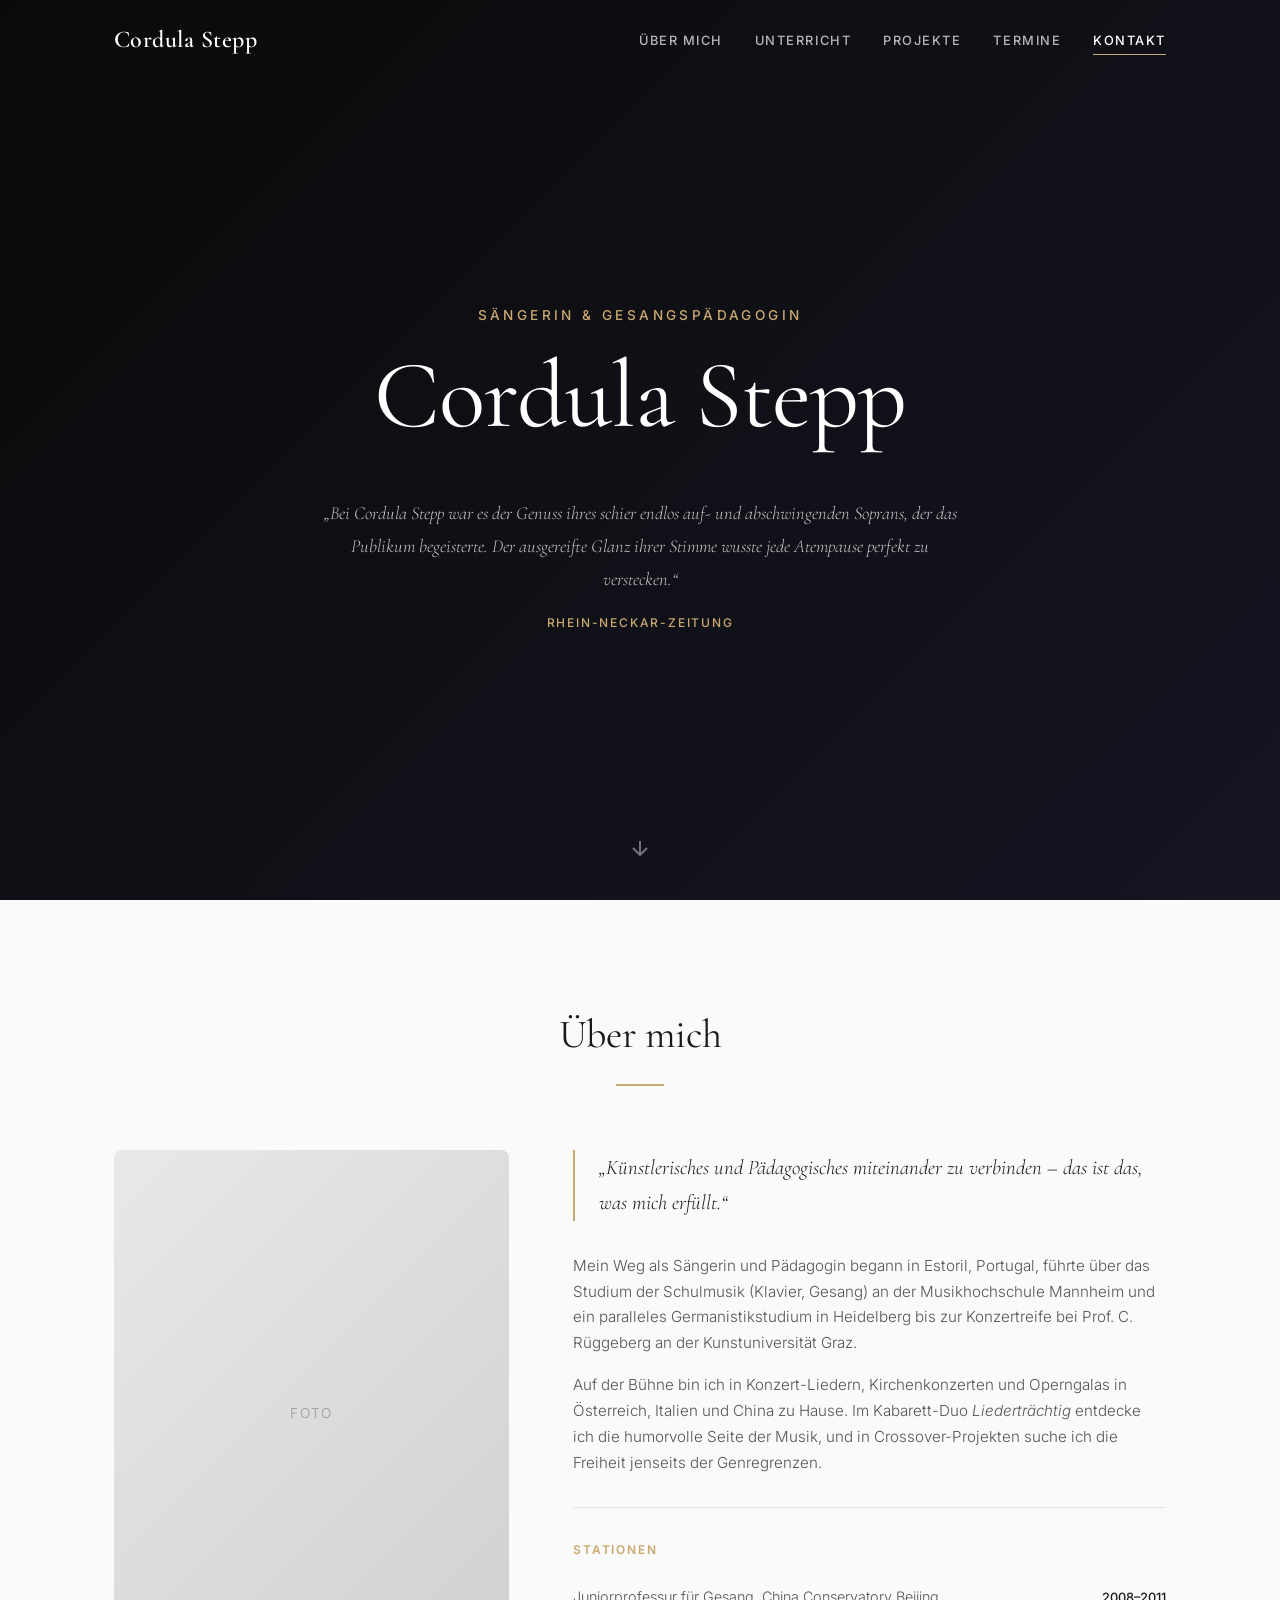
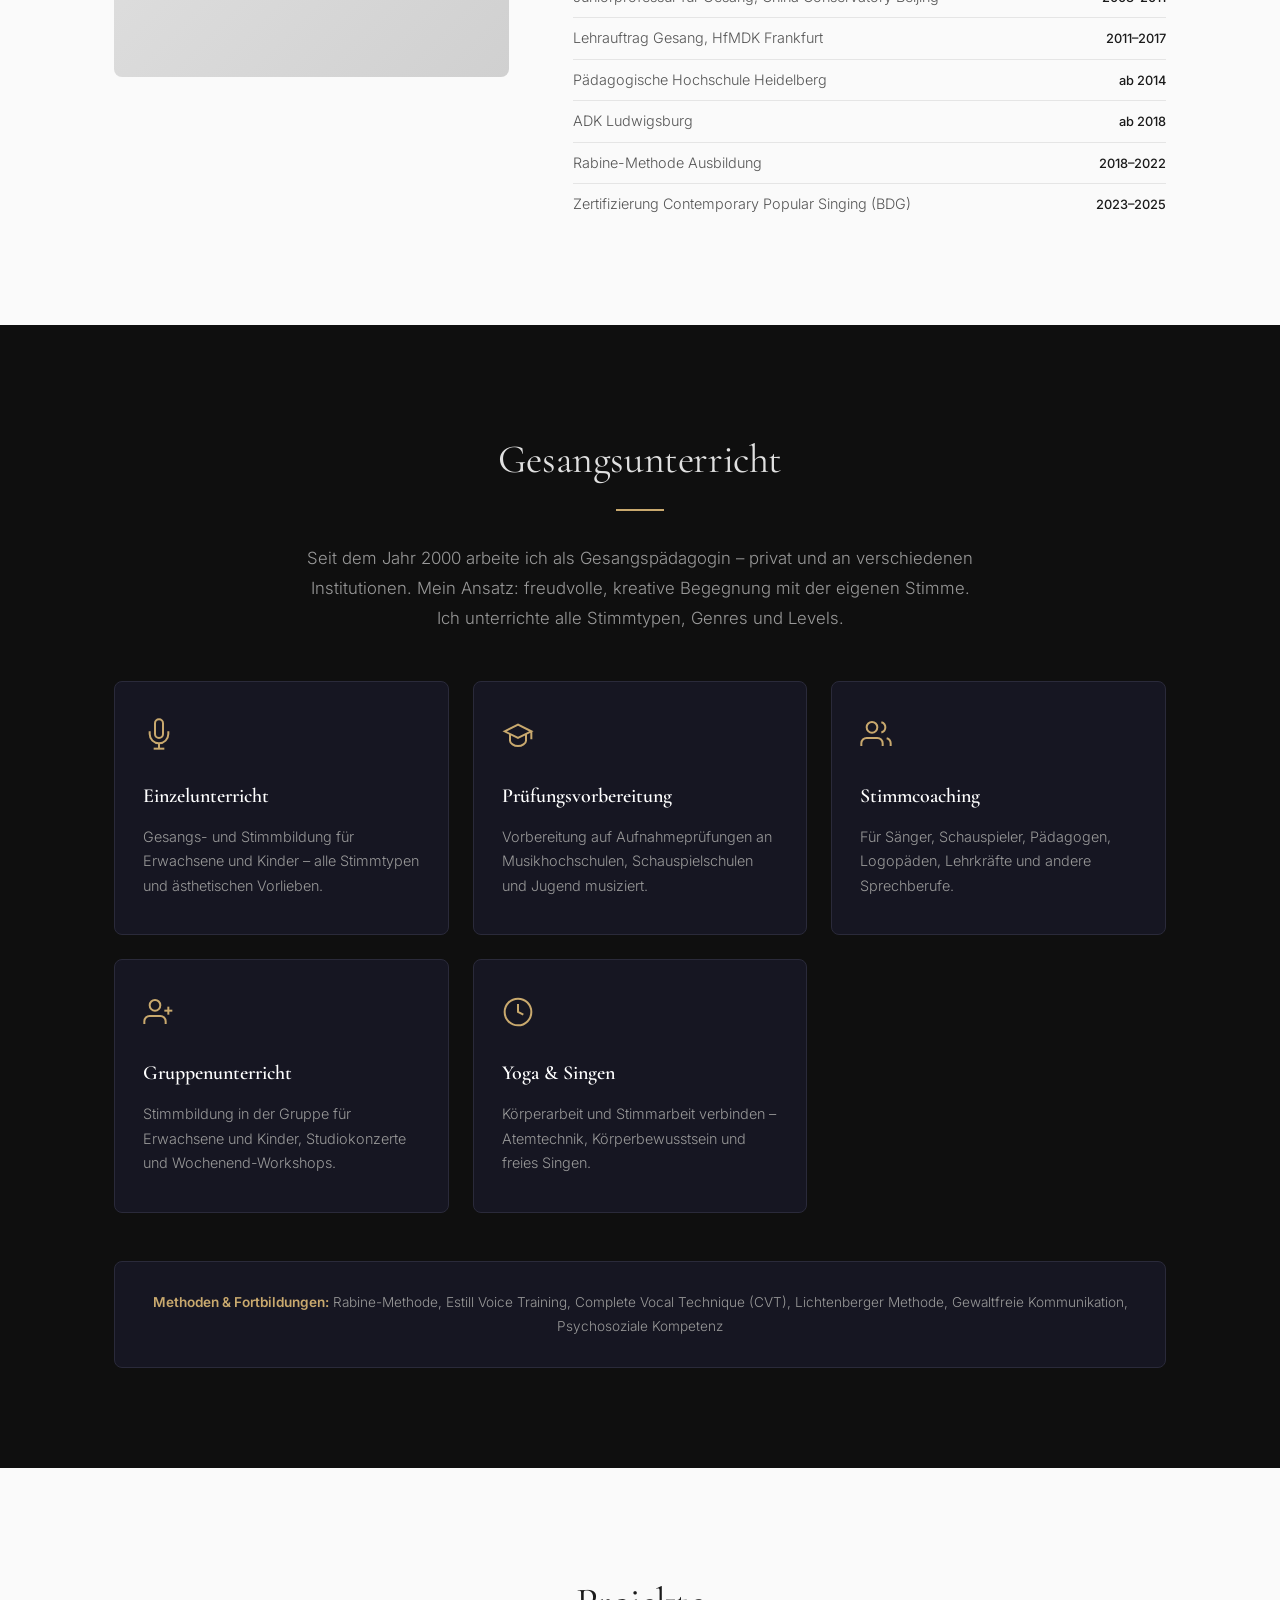
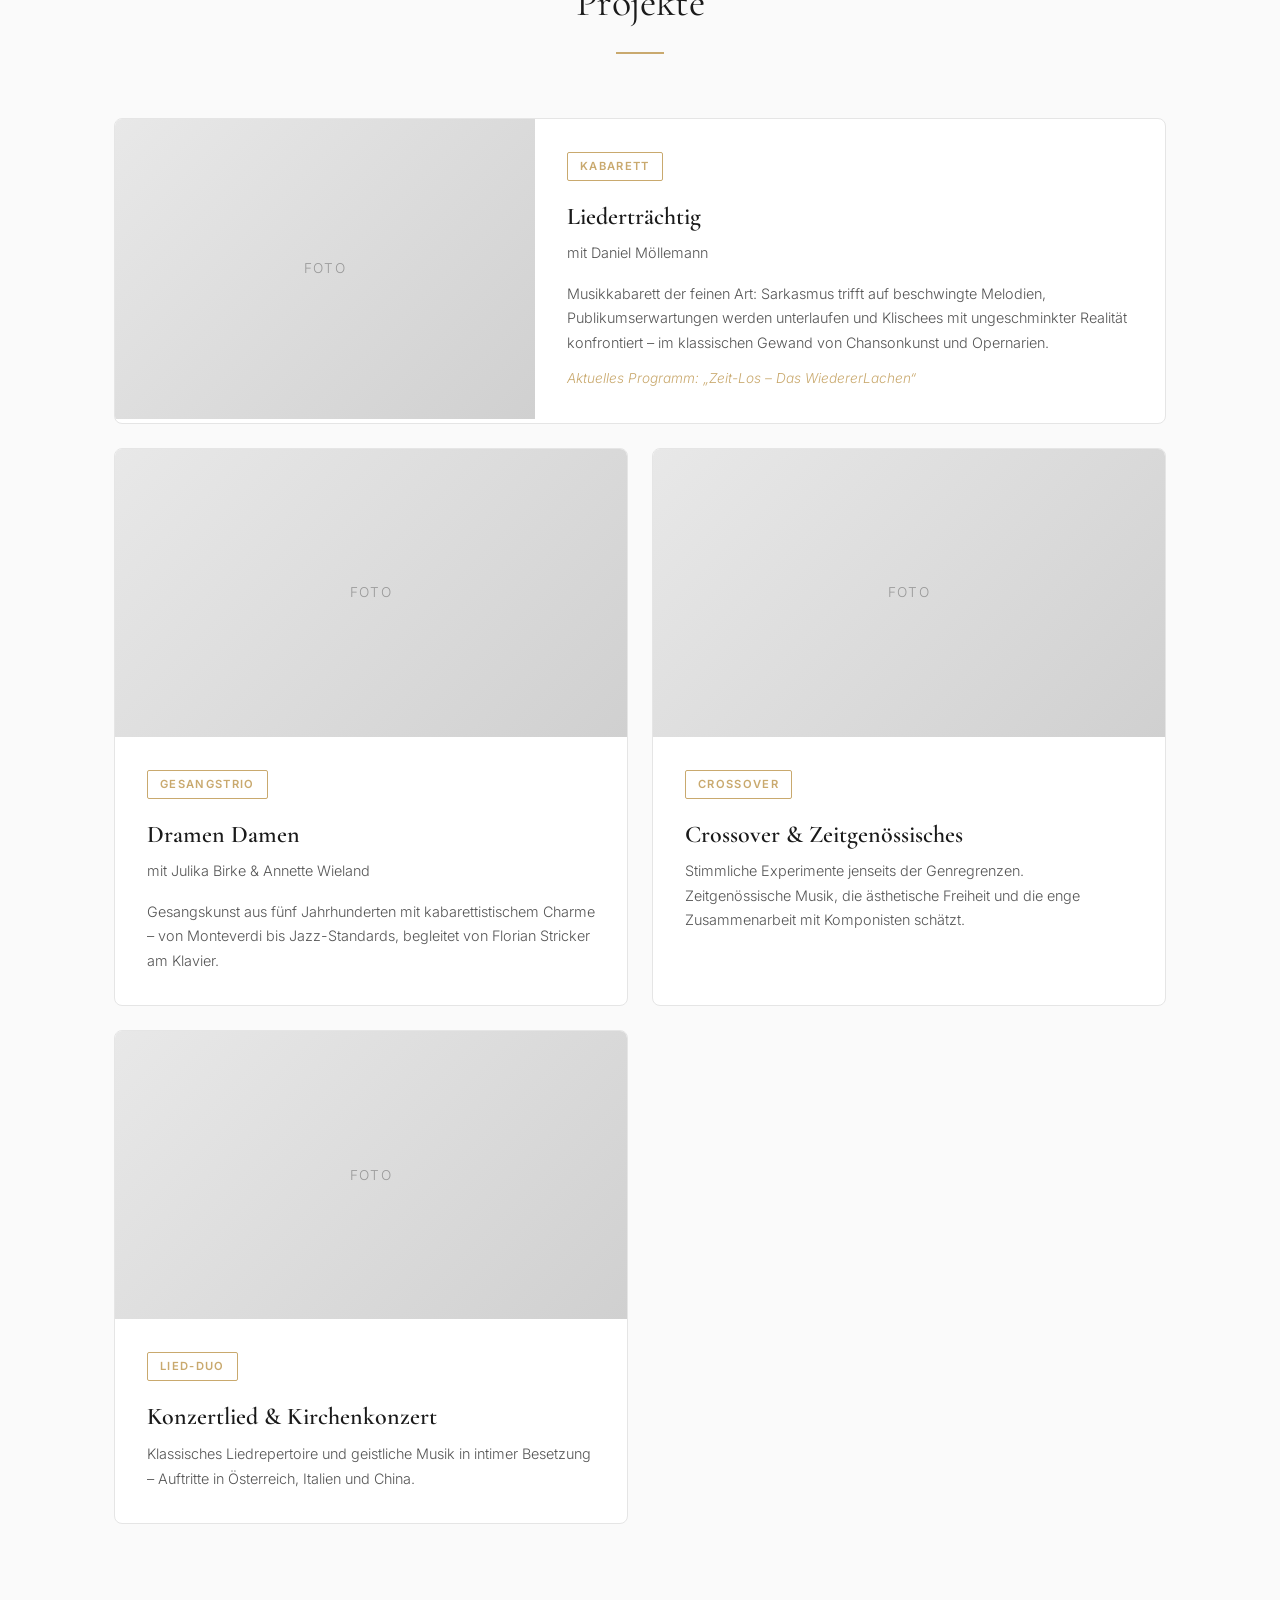
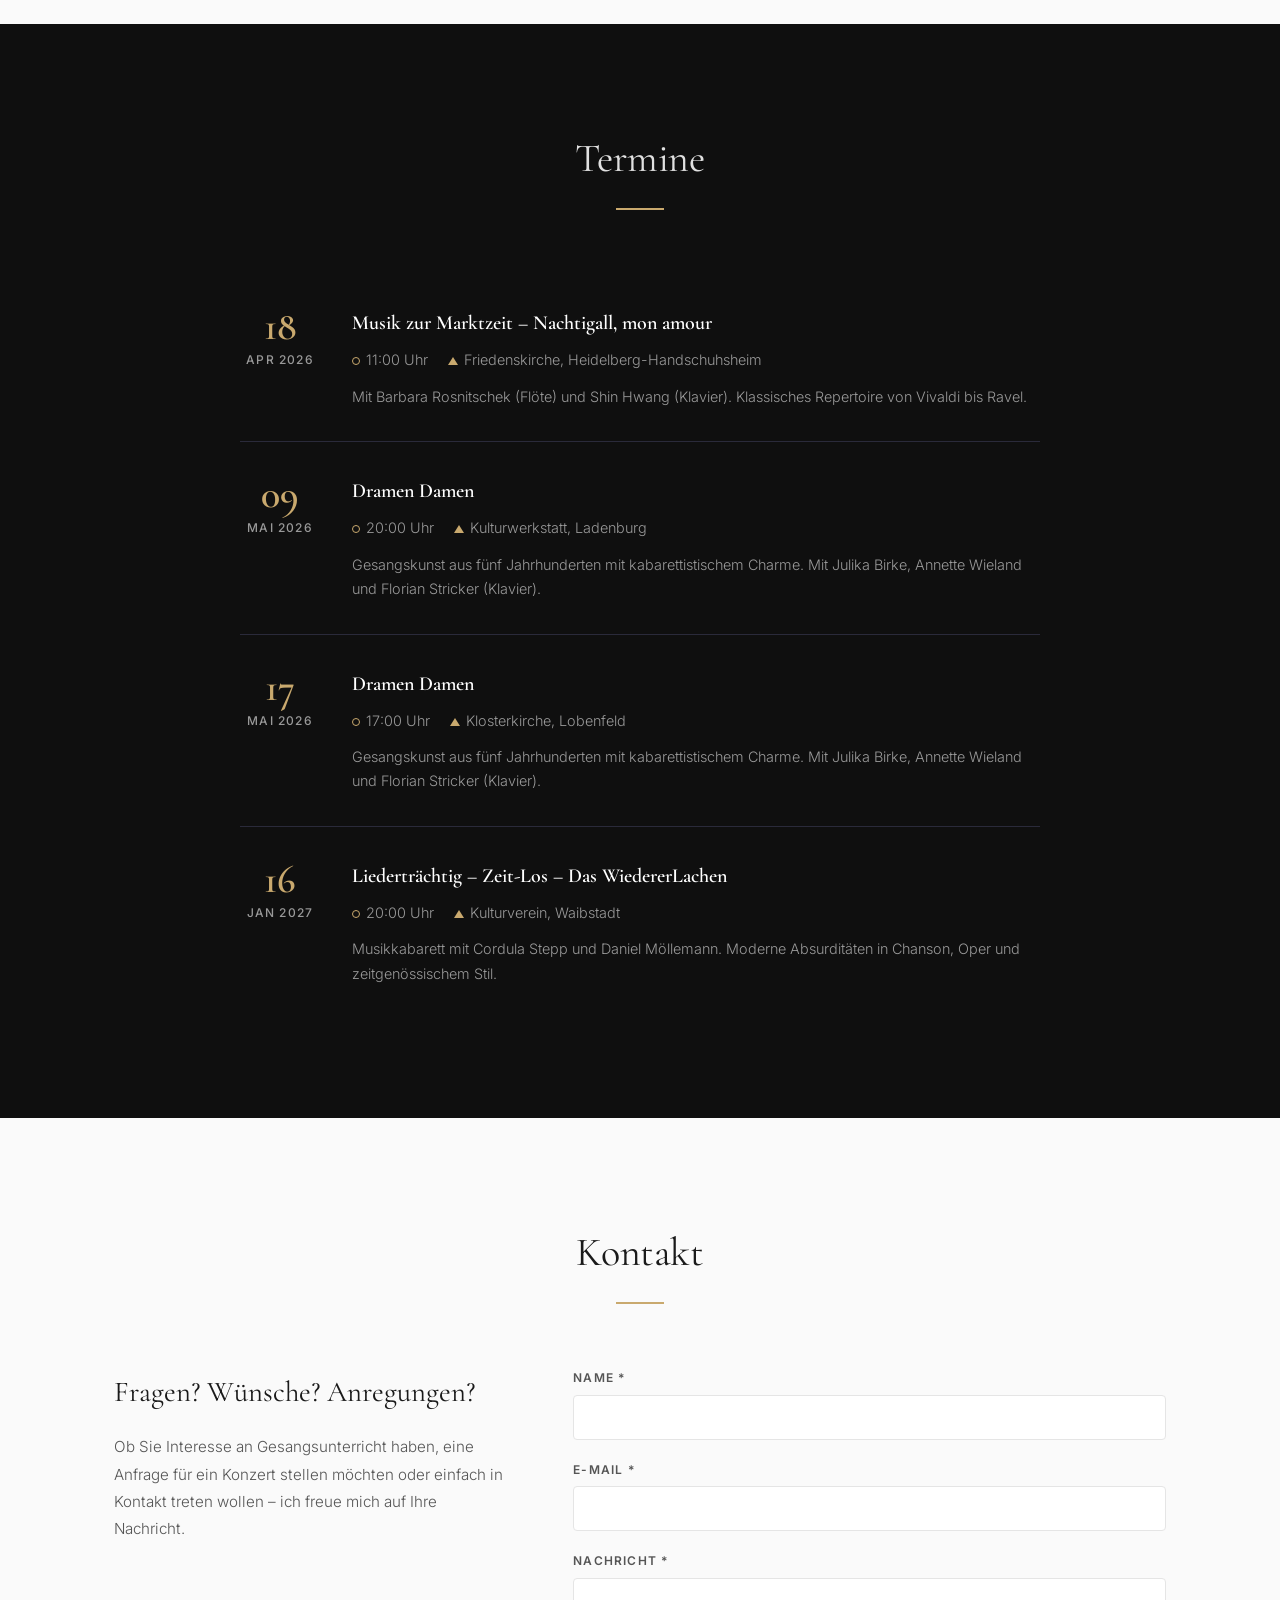
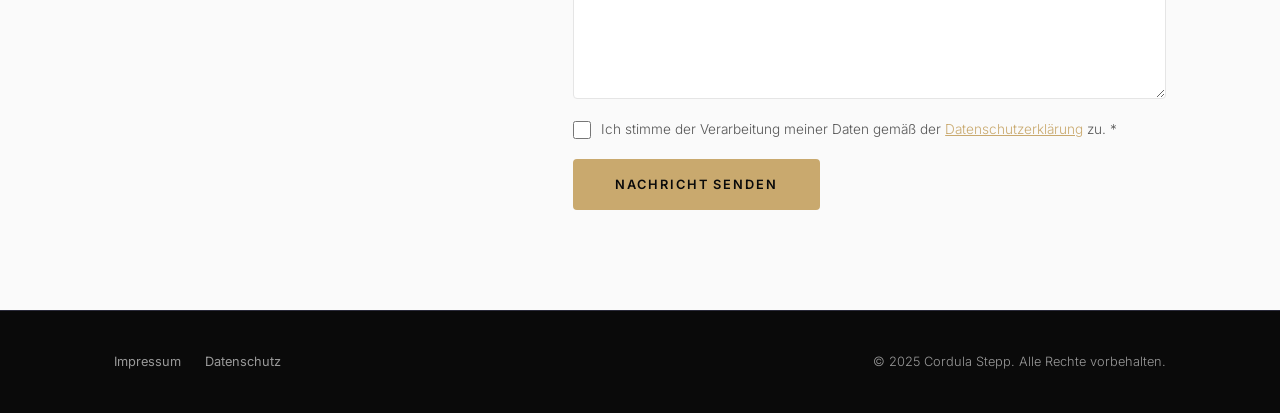
==== index.html @ 200a3a1c "Initial commit: Cordula Stepp website redesign Modern one-pager for singer & vocal pedagogue Cordula" ====
<!DOCTYPE html>
<html lang="de">
<head>
    <meta charset="UTF-8">
    <meta name="viewport" content="width=device-width, initial-scale=1.0">
    <meta name="description" content="Cordula Stepp – Sängerin und Gesangspädagogin. Klassischer Gesang, Kabarett, Stimmcoaching und Gesangsunterricht in Heidelberg.">
    <meta name="keywords" content="Cordula Stepp, Sängerin, Gesangspädagogin, Sopran, Gesangsunterricht, Heidelberg, Stimmcoaching">
    <meta property="og:title" content="Cordula Stepp – Sängerin & Gesangspädagogin">
    <meta property="og:description" content="Klassischer Gesang, Kabarett, Stimmcoaching und Gesangsunterricht in Heidelberg.">
    <meta property="og:type" content="website">
    <meta property="og:url" content="https://www.cordula-stepp.com">
    <title>Cordula Stepp – Sängerin & Gesangspädagogin</title>
    <link rel="preconnect" href="https://fonts.googleapis.com">
    <link rel="preconnect" href="https://fonts.gstatic.com" crossorigin>
    <link href="https://fonts.googleapis.com/css2?family=Inter:wght@300;400;500;600;700;800&family=Cormorant+Garamond:ital,wght@0,400;0,600;1,400;1,600&display=swap" rel="stylesheet">
    <link rel="stylesheet" href="style.css">
</head>
<body>

    <!-- Navigation -->
    <header class="header" id="header">
        <div class="container header-inner">
            <a href="#hero" class="logo">Cordula Stepp</a>
            <nav class="nav" id="nav">
                <a href="#ueber" class="nav-link">Über mich</a>
                <a href="#unterricht" class="nav-link">Unterricht</a>
                <a href="#projekte" class="nav-link">Projekte</a>
                <a href="#termine" class="nav-link">Termine</a>
                <a href="#kontakt" class="nav-link">Kontakt</a>
            </nav>
            <button class="menu-toggle" id="menuToggle" aria-label="Menü öffnen">
                <span></span>
                <span></span>
                <span></span>
            </button>
        </div>
    </header>

    <!-- Hero -->
    <section class="hero" id="hero">
        <div class="hero-overlay"></div>
        <div class="container hero-content">
            <p class="hero-subtitle">Sängerin & Gesangspädagogin</p>
            <h1 class="hero-title">Cordula Stepp</h1>
            <blockquote class="hero-quote">
                <p>&bdquo;Bei Cordula Stepp war es der Genuss ihres schier endlos auf- und abschwingenden Soprans, der das Publikum begeisterte. Der ausgereifte Glanz ihrer Stimme wusste jede Atempause perfekt zu verstecken.&ldquo;</p>
                <cite>Rhein-Neckar-Zeitung</cite>
            </blockquote>
        </div>
        <a href="#ueber" class="scroll-indicator" aria-label="Weiter scrollen">
            <svg width="24" height="24" viewBox="0 0 24 24" fill="none" stroke="currentColor" stroke-width="2">
                <path d="M12 5v14M5 12l7 7 7-7"/>
            </svg>
        </a>
    </section>

    <!-- Über mich -->
    <section class="section section-light" id="ueber">
        <div class="container">
            <div class="section-header">
                <h2 class="section-title">Über mich</h2>
                <div class="section-line"></div>
            </div>
            <div class="about-grid">
                <div class="about-image">
                    <div class="image-placeholder">
                        <span>Foto</span>
                    </div>
                </div>
                <div class="about-text">
                    <blockquote class="about-quote">
                        &bdquo;Künstlerisches und Pädagogisches miteinander zu verbinden – das ist das, was mich erfüllt.&ldquo;
                    </blockquote>
                    <p>Mein Weg als Sängerin und Pädagogin begann in Estoril, Portugal, führte über das Studium der Schulmusik (Klavier, Gesang) an der Musikhochschule Mannheim und ein paralleles Germanistikstudium in Heidelberg bis zur Konzertreife bei Prof. C. Rüggeberg an der Kunstuniversität Graz.</p>
                    <p>Auf der Bühne bin ich in Konzert-Liedern, Kirchenkonzerten und Operngalas in Österreich, Italien und China zu Hause. Im Kabarett-Duo <em>Liederträchtig</em> entdecke ich die humorvolle Seite der Musik, und in Crossover-Projekten suche ich die Freiheit jenseits der Genregrenzen.</p>
                    <div class="about-stations">
                        <h3>Stationen</h3>
                        <ul>
                            <li>Juniorprofessur für Gesang, China Conservatory Beijing <span class="year">2008–2011</span></li>
                            <li>Lehrauftrag Gesang, HfMDK Frankfurt <span class="year">2011–2017</span></li>
                            <li>Pädagogische Hochschule Heidelberg <span class="year">ab 2014</span></li>
                            <li>ADK Ludwigsburg <span class="year">ab 2018</span></li>
                            <li>Rabine-Methode Ausbildung <span class="year">2018–2022</span></li>
                            <li>Zertifizierung Contemporary Popular Singing (BDG) <span class="year">2023–2025</span></li>
                        </ul>
                    </div>
                </div>
            </div>
        </div>
    </section>

    <!-- Unterricht -->
    <section class="section section-dark" id="unterricht">
        <div class="container">
            <div class="section-header">
                <h2 class="section-title">Gesangsunterricht</h2>
                <div class="section-line"></div>
            </div>
            <p class="section-intro">Seit dem Jahr 2000 arbeite ich als Gesangspädagogin – privat und an verschiedenen Institutionen. Mein Ansatz: freudvolle, kreative Begegnung mit der eigenen Stimme. Ich unterrichte alle Stimmtypen, Genres und Levels.</p>
            <div class="offerings-grid">
                <div class="offering-card">
                    <div class="offering-icon">
                        <svg width="32" height="32" viewBox="0 0 24 24" fill="none" stroke="currentColor" stroke-width="1.5">
                            <path d="M12 1a3 3 0 0 0-3 3v8a3 3 0 0 0 6 0V4a3 3 0 0 0-3-3z"/>
                            <path d="M19 10v2a7 7 0 0 1-14 0v-2"/>
                            <line x1="12" y1="19" x2="12" y2="23"/>
                            <line x1="8" y1="23" x2="16" y2="23"/>
                        </svg>
                    </div>
                    <h3>Einzelunterricht</h3>
                    <p>Gesangs- und Stimmbildung für Erwachsene und Kinder – alle Stimmtypen und ästhetischen Vorlieben.</p>
                </div>
                <div class="offering-card">
                    <div class="offering-icon">
                        <svg width="32" height="32" viewBox="0 0 24 24" fill="none" stroke="currentColor" stroke-width="1.5">
                            <path d="M22 10v6M2 10l10-5 10 5-10 5z"/>
                            <path d="M6 12v5c0 2 3 4 6 4s6-2 6-4v-5"/>
                        </svg>
                    </div>
                    <h3>Prüfungsvorbereitung</h3>
                    <p>Vorbereitung auf Aufnahmeprüfungen an Musikhochschulen, Schauspielschulen und Jugend musiziert.</p>
                </div>
                <div class="offering-card">
                    <div class="offering-icon">
                        <svg width="32" height="32" viewBox="0 0 24 24" fill="none" stroke="currentColor" stroke-width="1.5">
                            <path d="M17 21v-2a4 4 0 0 0-4-4H5a4 4 0 0 0-4 4v2"/>
                            <circle cx="9" cy="7" r="4"/>
                            <path d="M23 21v-2a4 4 0 0 0-3-3.87"/>
                            <path d="M16 3.13a4 4 0 0 1 0 7.75"/>
                        </svg>
                    </div>
                    <h3>Stimmcoaching</h3>
                    <p>Für Sänger, Schauspieler, Pädagogen, Logopäden, Lehrkräfte und andere Sprechberufe.</p>
                </div>
                <div class="offering-card">
                    <div class="offering-icon">
                        <svg width="32" height="32" viewBox="0 0 24 24" fill="none" stroke="currentColor" stroke-width="1.5">
                            <path d="M17 21v-2a4 4 0 0 0-4-4H5a4 4 0 0 0-4 4v2"/>
                            <circle cx="9" cy="7" r="4"/>
                            <line x1="19" y1="8" x2="19" y2="14"/>
                            <line x1="22" y1="11" x2="16" y2="11"/>
                        </svg>
                    </div>
                    <h3>Gruppenunterricht</h3>
                    <p>Stimmbildung in der Gruppe für Erwachsene und Kinder, Studiokonzerte und Wochenend-Workshops.</p>
                </div>
                <div class="offering-card">
                    <div class="offering-icon">
                        <svg width="32" height="32" viewBox="0 0 24 24" fill="none" stroke="currentColor" stroke-width="1.5">
                            <circle cx="12" cy="12" r="10"/>
                            <path d="M12 6v6l4 2"/>
                        </svg>
                    </div>
                    <h3>Yoga & Singen</h3>
                    <p>Körperarbeit und Stimmarbeit verbinden – Atemtechnik, Körperbewusstsein und freies Singen.</p>
                </div>
            </div>
            <div class="methods">
                <p><strong>Methoden & Fortbildungen:</strong> Rabine-Methode, Estill Voice Training, Complete Vocal Technique (CVT), Lichtenberger Methode, Gewaltfreie Kommunikation, Psychosoziale Kompetenz</p>
            </div>
        </div>
    </section>

    <!-- Projekte -->
    <section class="section section-light" id="projekte">
        <div class="container">
            <div class="section-header">
                <h2 class="section-title">Projekte</h2>
                <div class="section-line"></div>
            </div>
            <div class="projects-grid">
                <div class="project-card project-featured">
                    <div class="project-image">
                        <div class="image-placeholder"><span>Foto</span></div>
                    </div>
                    <div class="project-content">
                        <span class="project-tag">Kabarett</span>
                        <h3>Liederträchtig</h3>
                        <p class="project-subtitle">mit Daniel Möllemann</p>
                        <p>Musikkabarett der feinen Art: Sarkasmus trifft auf beschwingte Melodien, Publikumserwartungen werden unterlaufen und Klischees mit ungeschminkter Realität konfrontiert – im klassischen Gewand von Chansonkunst und Opernarien.</p>
                        <p class="project-program"><em>Aktuelles Programm: &bdquo;Zeit-Los – Das WiedererLachen&ldquo;</em></p>
                    </div>
                </div>
                <div class="project-card">
                    <div class="project-image">
                        <div class="image-placeholder"><span>Foto</span></div>
                    </div>
                    <div class="project-content">
                        <span class="project-tag">Gesangstrio</span>
                        <h3>Dramen Damen</h3>
                        <p class="project-subtitle">mit Julika Birke & Annette Wieland</p>
                        <p>Gesangskunst aus fünf Jahrhunderten mit kabarettistischem Charme – von Monteverdi bis Jazz-Standards, begleitet von Florian Stricker am Klavier.</p>
                    </div>
                </div>
                <div class="project-card">
                    <div class="project-image">
                        <div class="image-placeholder"><span>Foto</span></div>
                    </div>
                    <div class="project-content">
                        <span class="project-tag">Crossover</span>
                        <h3>Crossover & Zeitgenössisches</h3>
                        <p>Stimmliche Experimente jenseits der Genregrenzen. Zeitgenössische Musik, die ästhetische Freiheit und die enge Zusammenarbeit mit Komponisten schätzt.</p>
                    </div>
                </div>
                <div class="project-card">
                    <div class="project-image">
                        <div class="image-placeholder"><span>Foto</span></div>
                    </div>
                    <div class="project-content">
                        <span class="project-tag">Lied-Duo</span>
                        <h3>Konzertlied & Kirchenkonzert</h3>
                        <p>Klassisches Liedrepertoire und geistliche Musik in intimer Besetzung – Auftritte in Österreich, Italien und China.</p>
                    </div>
                </div>
            </div>
        </div>
    </section>

    <!-- Termine -->
    <section class="section section-dark" id="termine">
        <div class="container">
            <div class="section-header">
                <h2 class="section-title">Termine</h2>
                <div class="section-line"></div>
            </div>
            <div class="events-list">
                <article class="event-item">
                    <div class="event-date">
                        <span class="event-day">18</span>
                        <span class="event-month">Apr 2026</span>
                    </div>
                    <div class="event-details">
                        <h3>Musik zur Marktzeit – Nachtigall, mon amour</h3>
                        <p class="event-meta">
                            <span class="event-time">11:00 Uhr</span>
                            <span class="event-location">Friedenskirche, Heidelberg-Handschuhsheim</span>
                        </p>
                        <p>Mit Barbara Rosnitschek (Flöte) und Shin Hwang (Klavier). Klassisches Repertoire von Vivaldi bis Ravel.</p>
                    </div>
                </article>
                <article class="event-item">
                    <div class="event-date">
                        <span class="event-day">09</span>
                        <span class="event-month">Mai 2026</span>
                    </div>
                    <div class="event-details">
                        <h3>Dramen Damen</h3>
                        <p class="event-meta">
                            <span class="event-time">20:00 Uhr</span>
                            <span class="event-location">Kulturwerkstatt, Ladenburg</span>
                        </p>
                        <p>Gesangskunst aus fünf Jahrhunderten mit kabarettistischem Charme. Mit Julika Birke, Annette Wieland und Florian Stricker (Klavier).</p>
                    </div>
                </article>
                <article class="event-item">
                    <div class="event-date">
                        <span class="event-day">17</span>
                        <span class="event-month">Mai 2026</span>
                    </div>
                    <div class="event-details">
                        <h3>Dramen Damen</h3>
                        <p class="event-meta">
                            <span class="event-time">17:00 Uhr</span>
                            <span class="event-location">Klosterkirche, Lobenfeld</span>
                        </p>
                        <p>Gesangskunst aus fünf Jahrhunderten mit kabarettistischem Charme. Mit Julika Birke, Annette Wieland und Florian Stricker (Klavier).</p>
                    </div>
                </article>
                <article class="event-item">
                    <div class="event-date">
                        <span class="event-day">16</span>
                        <span class="event-month">Jan 2027</span>
                    </div>
                    <div class="event-details">
                        <h3>Liederträchtig – Zeit-Los – Das WiedererLachen</h3>
                        <p class="event-meta">
                            <span class="event-time">20:00 Uhr</span>
                            <span class="event-location">Kulturverein, Waibstadt</span>
                        </p>
                        <p>Musikkabarett mit Cordula Stepp und Daniel Möllemann. Moderne Absurditäten in Chanson, Oper und zeitgenössischem Stil.</p>
                    </div>
                </article>
            </div>
        </div>
    </section>

    <!-- Kontakt -->
    <section class="section section-light" id="kontakt">
        <div class="container">
            <div class="section-header">
                <h2 class="section-title">Kontakt</h2>
                <div class="section-line"></div>
            </div>
            <div class="contact-grid">
                <div class="contact-text">
                    <h3>Fragen? Wünsche? Anregungen?</h3>
                    <p>Ob Sie Interesse an Gesangsunterricht haben, eine Anfrage für ein Konzert stellen möchten oder einfach in Kontakt treten wollen – ich freue mich auf Ihre Nachricht.</p>
                </div>
                <form class="contact-form" id="contactForm" action="https://formspree.io/f/PLACEHOLDER" method="POST">
                    <div class="form-group">
                        <label for="name">Name *</label>
                        <input type="text" id="name" name="name" required>
                    </div>
                    <div class="form-group">
                        <label for="email">E-Mail *</label>
                        <input type="email" id="email" name="email" required>
                    </div>
                    <div class="form-group">
                        <label for="message">Nachricht *</label>
                        <textarea id="message" name="message" rows="5" required></textarea>
                    </div>
                    <div class="form-group form-checkbox">
                        <input type="checkbox" id="privacy" name="privacy" required>
                        <label for="privacy">Ich stimme der Verarbeitung meiner Daten gemäß der <a href="datenschutz.html">Datenschutzerklärung</a> zu. *</label>
                    </div>
                    <button type="submit" class="btn">Nachricht senden</button>
                </form>
            </div>
        </div>
    </section>

    <!-- Footer -->
    <footer class="footer">
        <div class="container footer-inner">
            <div class="footer-links">
                <a href="impressum.html">Impressum</a>
                <a href="datenschutz.html">Datenschutz</a>
            </div>
            <p class="footer-copy">&copy; 2025 Cordula Stepp. Alle Rechte vorbehalten.</p>
        </div>
    </footer>

    <script src="script.js"></script>
</body>
</html>
---- style.css ----
/* ===== CSS Custom Properties ===== */
:root {
    --primary: #0a0a0a;
    --secondary: #1a1a2e;
    --accent: #c9a96e;
    --accent-light: #dfc08a;
    --text-light: #e0e0e0;
    --text-muted: #999;
    --text-dark: #1a1a1a;
    --text-dark-muted: #555;
    --bg-light: #fafafa;
    --bg-dark: #0f0f0f;
    --bg-card-dark: #161622;
    --border-light: #e5e5e5;
    --border-dark: #2a2a3a;
    --radius: 4px;
    --radius-lg: 8px;
    --transition: 0.3s cubic-bezier(0.4, 0, 0.2, 1);
    --font-sans: 'Inter', -apple-system, BlinkMacSystemFont, sans-serif;
    --font-serif: 'Cormorant Garamond', 'Georgia', serif;
}

/* ===== Reset ===== */
*, *::before, *::after {
    margin: 0;
    padding: 0;
    box-sizing: border-box;
}

html {
    scroll-behavior: smooth;
    font-size: 16px;
}

body {
    font-family: var(--font-sans);
    font-weight: 300;
    line-height: 1.7;
    color: var(--text-dark);
    background: var(--bg-light);
    overflow-x: hidden;
}

img {
    max-width: 100%;
    height: auto;
    display: block;
}

a {
    color: inherit;
    text-decoration: none;
    transition: color var(--transition);
}

ul {
    list-style: none;
}

/* ===== Container ===== */
.container {
    max-width: 1100px;
    margin: 0 auto;
    padding: 0 24px;
}

/* ===== Header ===== */
.header {
    position: fixed;
    top: 0;
    left: 0;
    right: 0;
    z-index: 1000;
    padding: 20px 0;
    transition: all var(--transition);
}

.header.scrolled {
    background: rgba(10, 10, 10, 0.95);
    backdrop-filter: blur(12px);
    -webkit-backdrop-filter: blur(12px);
    padding: 12px 0;
    box-shadow: 0 1px 0 rgba(255, 255, 255, 0.05);
}

.header-inner {
    display: flex;
    align-items: center;
    justify-content: space-between;
}

.logo {
    font-family: var(--font-serif);
    font-size: 1.5rem;
    font-weight: 600;
    color: #fff;
    letter-spacing: 0.02em;
}

.nav {
    display: flex;
    gap: 32px;
}

.nav-link {
    font-size: 0.8rem;
    font-weight: 500;
    color: rgba(255, 255, 255, 0.7);
    text-transform: uppercase;
    letter-spacing: 0.12em;
    position: relative;
    padding: 4px 0;
}

.nav-link::after {
    content: '';
    position: absolute;
    bottom: 0;
    left: 0;
    width: 0;
    height: 1px;
    background: var(--accent);
    transition: width var(--transition);
}

.nav-link:hover,
.nav-link.active {
    color: #fff;
}

.nav-link:hover::after,
.nav-link.active::after {
    width: 100%;
}

/* Mobile Menu Toggle */
.menu-toggle {
    display: none;
    flex-direction: column;
    gap: 5px;
    background: none;
    border: none;
    cursor: pointer;
    padding: 4px;
    z-index: 1001;
}

.menu-toggle span {
    display: block;
    width: 24px;
    height: 2px;
    background: #fff;
    transition: all var(--transition);
}

.menu-toggle.active span:nth-child(1) {
    transform: rotate(45deg) translate(5px, 5px);
}

.menu-toggle.active span:nth-child(2) {
    opacity: 0;
}

.menu-toggle.active span:nth-child(3) {
    transform: rotate(-45deg) translate(5px, -5px);
}

/* ===== Hero ===== */
.hero {
    position: relative;
    min-height: 100vh;
    display: flex;
    align-items: center;
    justify-content: center;
    background: var(--primary);
    overflow: hidden;
}

.hero-overlay {
    position: absolute;
    inset: 0;
    background: linear-gradient(135deg, rgba(10, 10, 10, 0.85) 0%, rgba(26, 26, 46, 0.7) 100%);
    z-index: 1;
}

.hero-content {
    position: relative;
    z-index: 2;
    text-align: center;
    color: #fff;
    padding: 120px 0 80px;
}

.hero-subtitle {
    font-size: 0.85rem;
    font-weight: 500;
    text-transform: uppercase;
    letter-spacing: 0.25em;
    color: var(--accent);
    margin-bottom: 16px;
}

.hero-title {
    font-family: var(--font-serif);
    font-size: clamp(3rem, 8vw, 6rem);
    font-weight: 400;
    letter-spacing: -0.01em;
    line-height: 1.1;
    margin-bottom: 48px;
}

.hero-quote {
    max-width: 640px;
    margin: 0 auto;
    border: none;
    padding: 0;
}

.hero-quote p {
    font-family: var(--font-serif);
    font-style: italic;
    font-size: 1.15rem;
    line-height: 1.8;
    color: rgba(255, 255, 255, 0.75);
    margin-bottom: 12px;
}

.hero-quote cite {
    font-style: normal;
    font-family: var(--font-sans);
    font-size: 0.75rem;
    font-weight: 500;
    text-transform: uppercase;
    letter-spacing: 0.15em;
    color: var(--accent);
}

.scroll-indicator {
    position: absolute;
    bottom: 32px;
    left: 50%;
    transform: translateX(-50%);
    z-index: 2;
    color: rgba(255, 255, 255, 0.4);
    animation: bounce 2s infinite;
}

@keyframes bounce {
    0%, 20%, 50%, 80%, 100% { transform: translateX(-50%) translateY(0); }
    40% { transform: translateX(-50%) translateY(-8px); }
    60% { transform: translateX(-50%) translateY(-4px); }
}

/* ===== Sections ===== */
.section {
    padding: 100px 0;
}

.section-light {
    background: var(--bg-light);
    color: var(--text-dark);
}

.section-dark {
    background: var(--bg-dark);
    color: var(--text-light);
}

.section-header {
    text-align: center;
    margin-bottom: 64px;
}

.section-title {
    font-family: var(--font-serif);
    font-size: 2.5rem;
    font-weight: 400;
    letter-spacing: -0.01em;
    margin-bottom: 16px;
}

.section-line {
    width: 48px;
    height: 2px;
    background: var(--accent);
    margin: 0 auto;
}

.section-intro {
    max-width: 680px;
    margin: -32px auto 48px;
    text-align: center;
    font-size: 1.05rem;
    line-height: 1.8;
    color: var(--text-muted);
}

/* ===== About ===== */
.about-grid {
    display: grid;
    grid-template-columns: 1fr 1.5fr;
    gap: 64px;
    align-items: start;
}

.image-placeholder {
    aspect-ratio: 3/4;
    background: linear-gradient(135deg, #e8e8e8 0%, #d0d0d0 100%);
    display: flex;
    align-items: center;
    justify-content: center;
    font-size: 0.85rem;
    color: #999;
    text-transform: uppercase;
    letter-spacing: 0.1em;
    border-radius: var(--radius-lg);
}

.section-dark .image-placeholder {
    background: linear-gradient(135deg, #1e1e30 0%, #2a2a40 100%);
    color: #555;
}

.about-quote {
    font-family: var(--font-serif);
    font-style: italic;
    font-size: 1.3rem;
    line-height: 1.7;
    color: var(--text-dark);
    border-left: 2px solid var(--accent);
    padding-left: 24px;
    margin-bottom: 32px;
}

.about-text p {
    margin-bottom: 16px;
    color: var(--text-dark-muted);
    font-size: 0.95rem;
}

.about-stations {
    margin-top: 32px;
    padding-top: 32px;
    border-top: 1px solid var(--border-light);
}

.about-stations h3 {
    font-size: 0.75rem;
    font-weight: 600;
    text-transform: uppercase;
    letter-spacing: 0.15em;
    color: var(--accent);
    margin-bottom: 16px;
}

.about-stations li {
    padding: 8px 0;
    font-size: 0.9rem;
    color: var(--text-dark-muted);
    border-bottom: 1px solid var(--border-light);
    display: flex;
    justify-content: space-between;
    align-items: baseline;
    gap: 16px;
}

.about-stations li:last-child {
    border-bottom: none;
}

.year {
    font-size: 0.8rem;
    font-weight: 500;
    color: var(--text-dark);
    white-space: nowrap;
}

/* ===== Offerings Grid ===== */
.offerings-grid {
    display: grid;
    grid-template-columns: repeat(3, 1fr);
    gap: 24px;
    margin-bottom: 48px;
}

.offering-card {
    background: var(--bg-card-dark);
    border: 1px solid var(--border-dark);
    border-radius: var(--radius-lg);
    padding: 36px 28px;
    transition: all var(--transition);
}

.offering-card:hover {
    border-color: var(--accent);
    transform: translateY(-4px);
}

.offering-icon {
    color: var(--accent);
    margin-bottom: 20px;
}

.offering-card h3 {
    font-family: var(--font-serif);
    font-size: 1.25rem;
    font-weight: 600;
    margin-bottom: 12px;
    color: #fff;
}

.offering-card p {
    font-size: 0.9rem;
    color: var(--text-muted);
    line-height: 1.7;
}

.methods {
    text-align: center;
    padding: 28px 32px;
    background: var(--bg-card-dark);
    border: 1px solid var(--border-dark);
    border-radius: var(--radius-lg);
    font-size: 0.85rem;
    color: var(--text-muted);
    line-height: 1.8;
}

.methods strong {
    color: var(--accent);
    font-weight: 600;
}

/* ===== Projects ===== */
.projects-grid {
    display: grid;
    grid-template-columns: 1fr 1fr;
    gap: 24px;
}

.project-card {
    background: #fff;
    border: 1px solid var(--border-light);
    border-radius: var(--radius-lg);
    overflow: hidden;
    transition: all var(--transition);
}

.project-card:hover {
    box-shadow: 0 16px 48px rgba(0, 0, 0, 0.08);
    transform: translateY(-4px);
}

.project-featured {
    grid-column: 1 / -1;
    display: grid;
    grid-template-columns: 1fr 1.5fr;
}

.project-featured .image-placeholder {
    border-radius: 0;
    aspect-ratio: auto;
    min-height: 300px;
}

.project-card:not(.project-featured) .project-image .image-placeholder {
    aspect-ratio: 16/9;
    border-radius: 0;
}

.project-content {
    padding: 32px;
}

.project-tag {
    display: inline-block;
    font-size: 0.7rem;
    font-weight: 600;
    text-transform: uppercase;
    letter-spacing: 0.12em;
    color: var(--accent);
    border: 1px solid var(--accent);
    padding: 4px 12px;
    border-radius: 2px;
    margin-bottom: 16px;
}

.project-content h3 {
    font-family: var(--font-serif);
    font-size: 1.5rem;
    font-weight: 600;
    margin-bottom: 4px;
}

.project-subtitle {
    font-size: 0.85rem;
    color: var(--text-dark-muted);
    margin-bottom: 16px;
}

.project-content p {
    font-size: 0.9rem;
    color: var(--text-dark-muted);
    line-height: 1.7;
}

.project-program {
    margin-top: 12px;
    color: var(--accent) !important;
    font-size: 0.85rem !important;
}

/* ===== Events ===== */
.events-list {
    max-width: 800px;
    margin: 0 auto;
}

.event-item {
    display: flex;
    gap: 32px;
    padding: 32px 0;
    border-bottom: 1px solid var(--border-dark);
    transition: all var(--transition);
}

.event-item:last-child {
    border-bottom: none;
}

.event-item:hover {
    padding-left: 8px;
}

.event-date {
    display: flex;
    flex-direction: column;
    align-items: center;
    min-width: 80px;
    flex-shrink: 0;
}

.event-day {
    font-family: var(--font-serif);
    font-size: 2.5rem;
    font-weight: 600;
    line-height: 1;
    color: var(--accent);
}

.event-month {
    font-size: 0.75rem;
    font-weight: 500;
    text-transform: uppercase;
    letter-spacing: 0.1em;
    color: var(--text-muted);
    margin-top: 4px;
}

.event-details h3 {
    font-family: var(--font-serif);
    font-size: 1.25rem;
    font-weight: 600;
    color: #fff;
    margin-bottom: 8px;
}

.event-meta {
    display: flex;
    gap: 20px;
    margin-bottom: 12px;
    font-size: 0.8rem;
    color: var(--text-muted);
}

.event-time::before {
    content: '';
    display: inline-block;
    width: 8px;
    height: 8px;
    border: 1.5px solid var(--accent);
    border-radius: 50%;
    margin-right: 6px;
    vertical-align: middle;
}

.event-location::before {
    content: '';
    display: inline-block;
    width: 0;
    height: 0;
    border-left: 5px solid transparent;
    border-right: 5px solid transparent;
    border-bottom: 8px solid var(--accent);
    margin-right: 6px;
    vertical-align: middle;
}

.event-details > p {
    font-size: 0.9rem;
    color: var(--text-muted);
    line-height: 1.7;
}

/* ===== Contact ===== */
.contact-grid {
    display: grid;
    grid-template-columns: 1fr 1.5fr;
    gap: 64px;
    align-items: start;
}

.contact-text h3 {
    font-family: var(--font-serif);
    font-size: 1.8rem;
    font-weight: 400;
    margin-bottom: 16px;
}

.contact-text p {
    font-size: 0.95rem;
    color: var(--text-dark-muted);
    line-height: 1.8;
}

.contact-form {
    display: flex;
    flex-direction: column;
    gap: 20px;
}

.form-group {
    display: flex;
    flex-direction: column;
    gap: 6px;
}

.form-group label {
    font-size: 0.75rem;
    font-weight: 600;
    text-transform: uppercase;
    letter-spacing: 0.1em;
    color: var(--text-dark-muted);
}

.form-group input,
.form-group textarea {
    font-family: var(--font-sans);
    font-size: 0.95rem;
    padding: 12px 16px;
    border: 1px solid var(--border-light);
    border-radius: var(--radius);
    background: #fff;
    color: var(--text-dark);
    transition: border-color var(--transition);
    outline: none;
}

.form-group input:focus,
.form-group textarea:focus {
    border-color: var(--accent);
}

.form-group textarea {
    resize: vertical;
    min-height: 120px;
}

.form-checkbox {
    flex-direction: row;
    align-items: flex-start;
    gap: 10px;
}

.form-checkbox input[type="checkbox"] {
    width: 18px;
    height: 18px;
    margin-top: 2px;
    flex-shrink: 0;
    accent-color: var(--accent);
}

.form-checkbox label {
    text-transform: none;
    font-weight: 300;
    font-size: 0.85rem;
    letter-spacing: 0;
    line-height: 1.5;
}

.form-checkbox label a {
    color: var(--accent);
    text-decoration: underline;
}

.btn {
    display: inline-block;
    font-family: var(--font-sans);
    font-size: 0.8rem;
    font-weight: 600;
    text-transform: uppercase;
    letter-spacing: 0.15em;
    padding: 16px 40px;
    background: var(--accent);
    color: var(--primary);
    border: 2px solid var(--accent);
    border-radius: var(--radius);
    cursor: pointer;
    transition: all var(--transition);
    align-self: flex-start;
}

.btn:hover {
    background: transparent;
    color: var(--accent);
}

/* ===== Footer ===== */
.footer {
    background: var(--primary);
    color: var(--text-muted);
    padding: 40px 0;
    border-top: 1px solid var(--border-dark);
}

.footer-inner {
    display: flex;
    justify-content: space-between;
    align-items: center;
}

.footer-links {
    display: flex;
    gap: 24px;
}

.footer-links a {
    font-size: 0.8rem;
    font-weight: 400;
    color: var(--text-muted);
    transition: color var(--transition);
}

.footer-links a:hover {
    color: var(--accent);
}

.footer-copy {
    font-size: 0.8rem;
}

/* ===== Scroll Animations ===== */
.fade-in {
    opacity: 0;
    transform: translateY(24px);
    transition: opacity 0.6s ease, transform 0.6s ease;
}

.fade-in.visible {
    opacity: 1;
    transform: translateY(0);
}

/* ===== Responsive ===== */
@media (max-width: 900px) {
    .about-grid {
        grid-template-columns: 1fr;
        gap: 40px;
    }

    .about-image {
        max-width: 320px;
        margin: 0 auto;
    }

    .offerings-grid {
        grid-template-columns: repeat(2, 1fr);
    }

    .projects-grid {
        grid-template-columns: 1fr;
    }

    .project-featured {
        grid-template-columns: 1fr;
    }

    .project-featured .image-placeholder {
        min-height: 200px;
    }

    .contact-grid {
        grid-template-columns: 1fr;
        gap: 40px;
    }
}

@media (max-width: 680px) {
    .nav {
        position: fixed;
        top: 0;
        right: -100%;
        width: 100%;
        height: 100vh;
        background: rgba(10, 10, 10, 0.98);
        backdrop-filter: blur(20px);
        -webkit-backdrop-filter: blur(20px);
        flex-direction: column;
        align-items: center;
        justify-content: center;
        gap: 28px;
        transition: right var(--transition);
    }

    .nav.open {
        right: 0;
    }

    .nav-link {
        font-size: 1rem;
        letter-spacing: 0.2em;
    }

    .menu-toggle {
        display: flex;
    }

    .hero-title {
        font-size: clamp(2.5rem, 10vw, 4rem);
    }

    .hero-quote p {
        font-size: 1rem;
    }

    .section {
        padding: 72px 0;
    }

    .section-title {
        font-size: 2rem;
    }

    .offerings-grid {
        grid-template-columns: 1fr;
    }

    .event-item {
        flex-direction: column;
        gap: 12px;
    }

    .event-date {
        flex-direction: row;
        gap: 8px;
        align-items: baseline;
    }

    .event-day {
        font-size: 1.8rem;
    }

    .footer-inner {
        flex-direction: column;
        gap: 16px;
        text-align: center;
    }
}
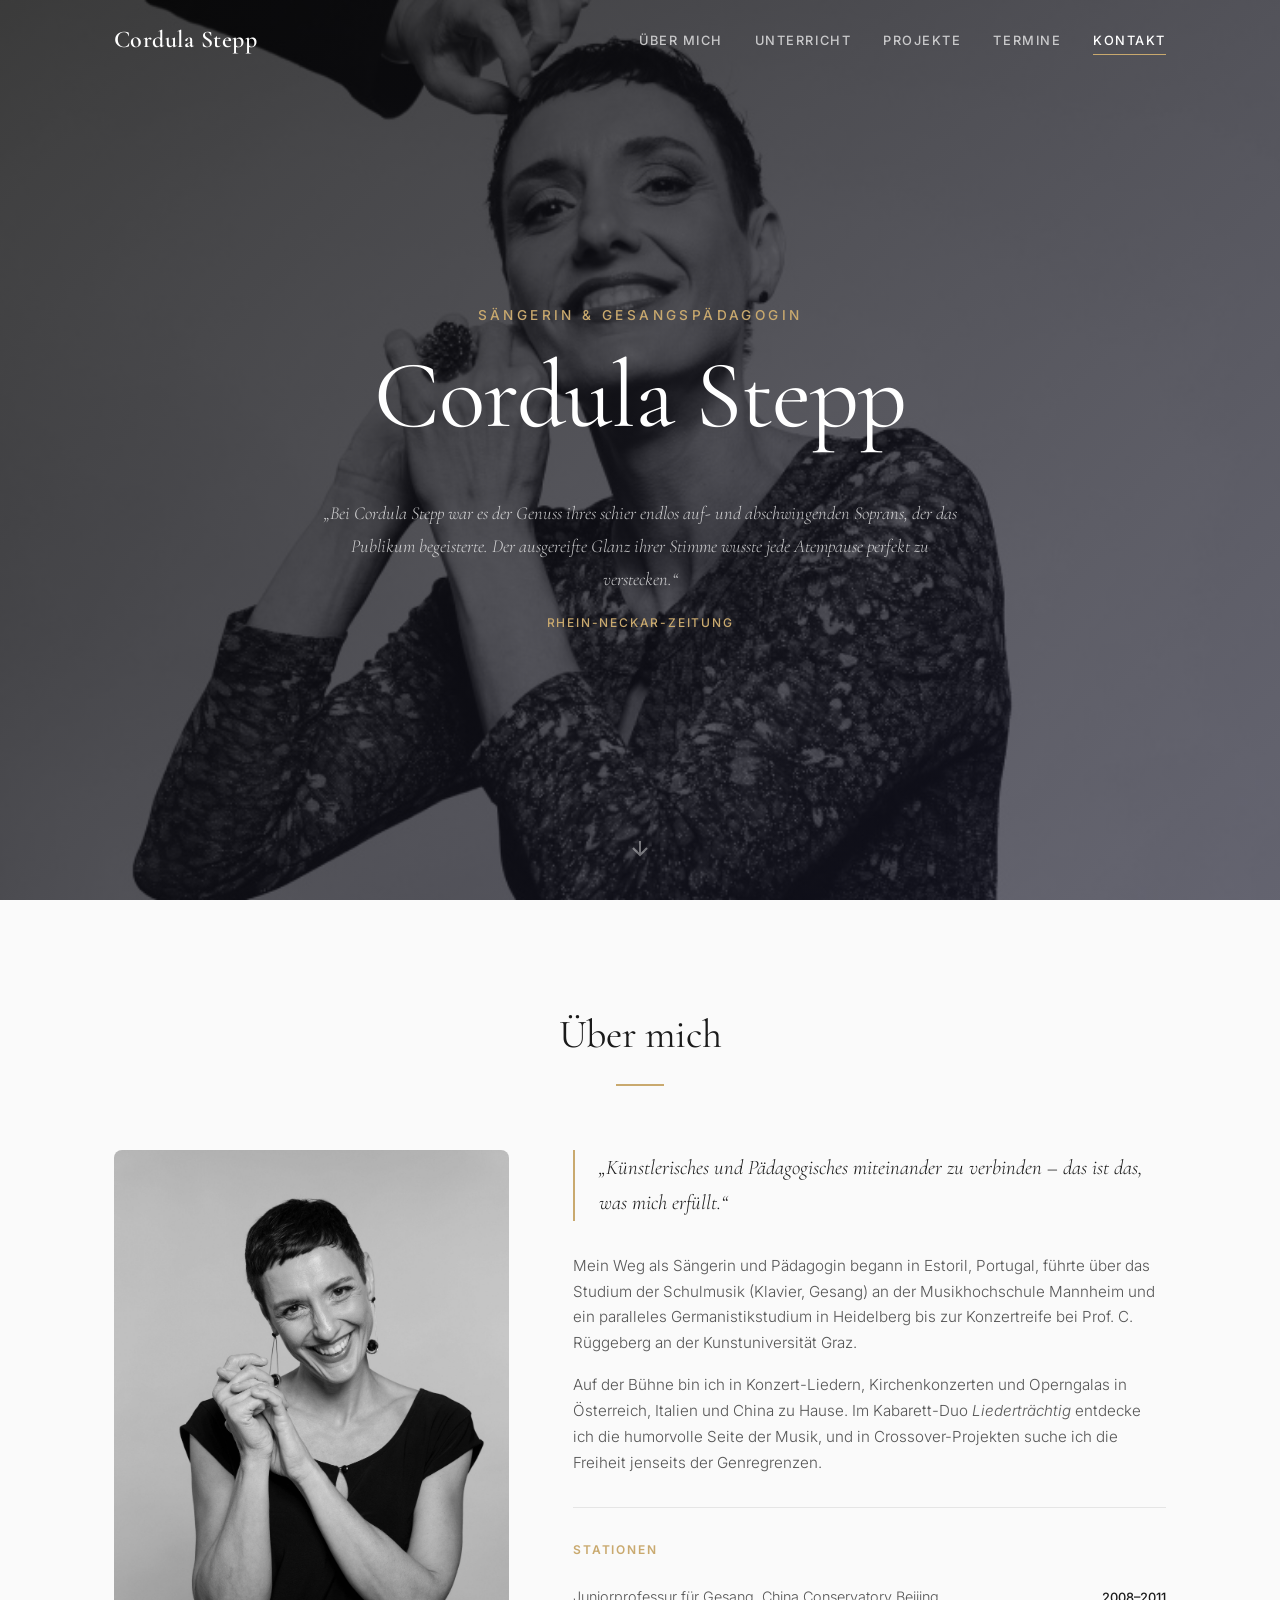
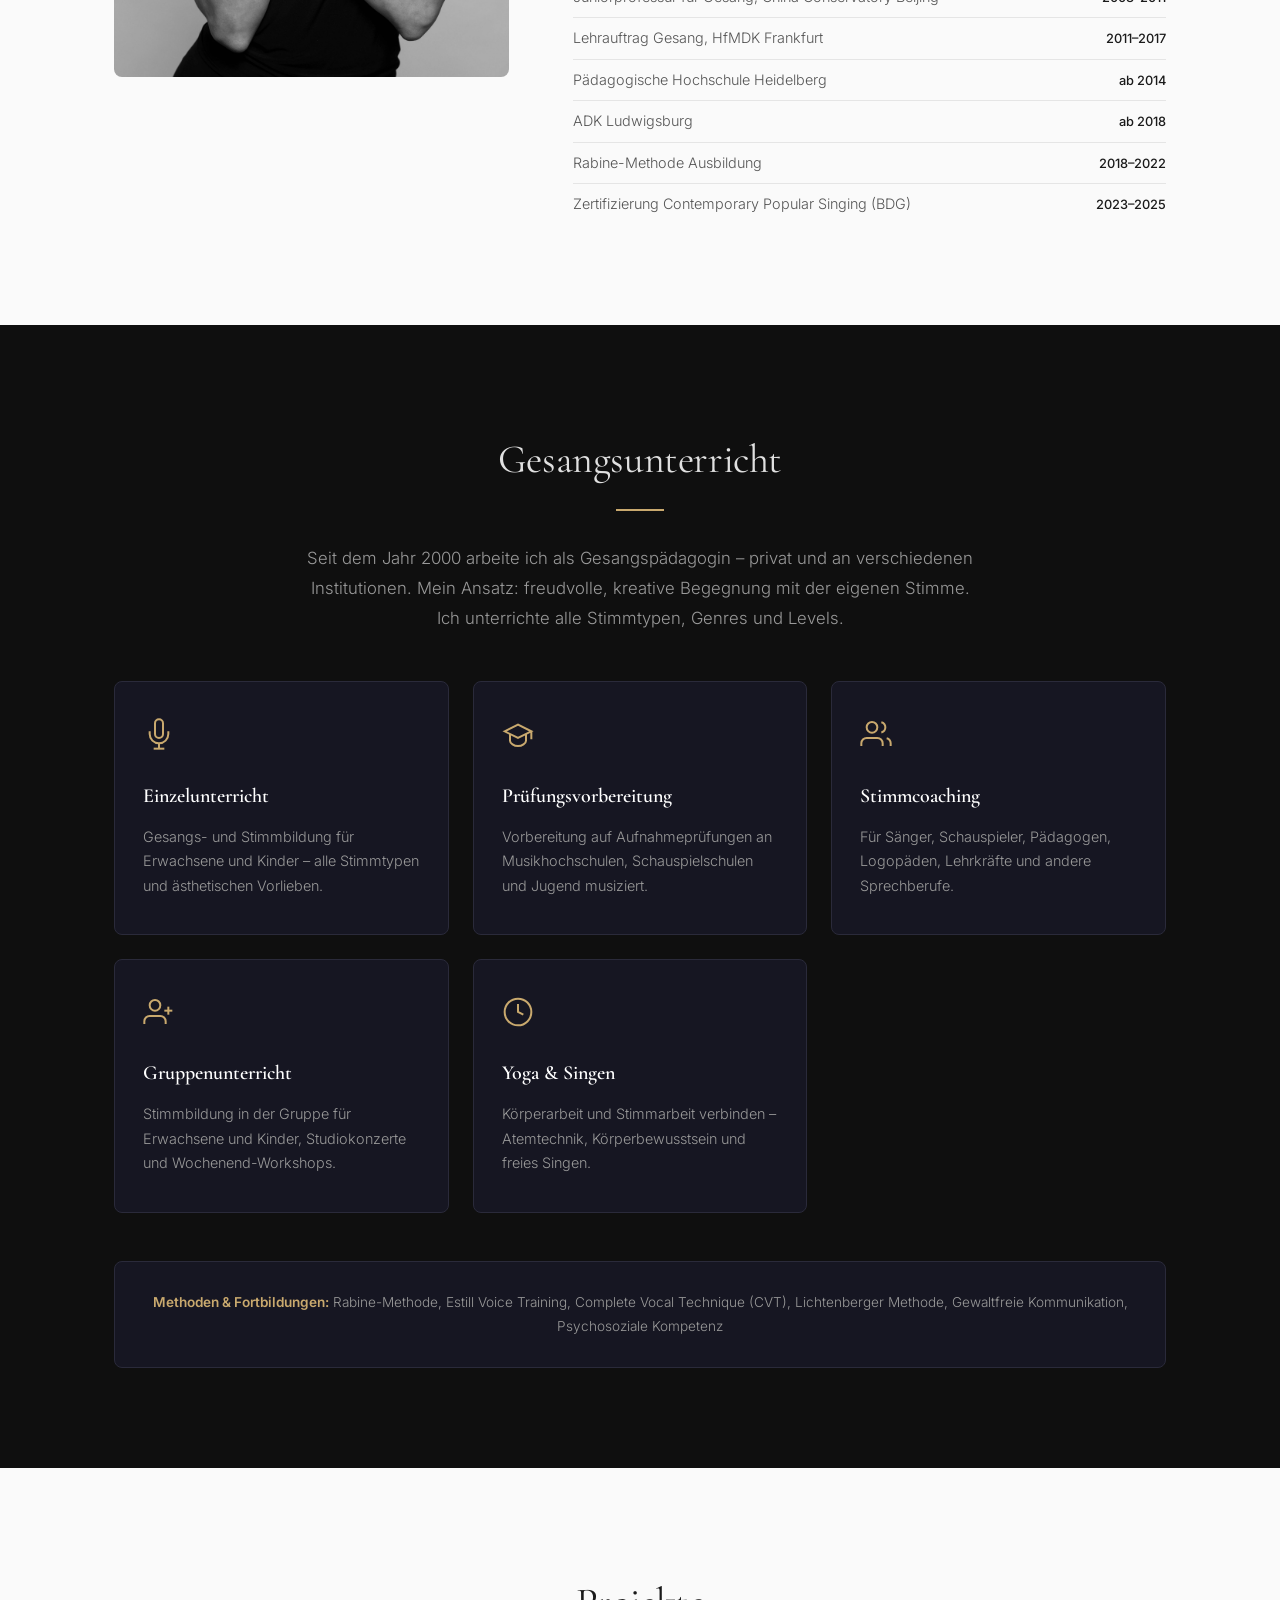
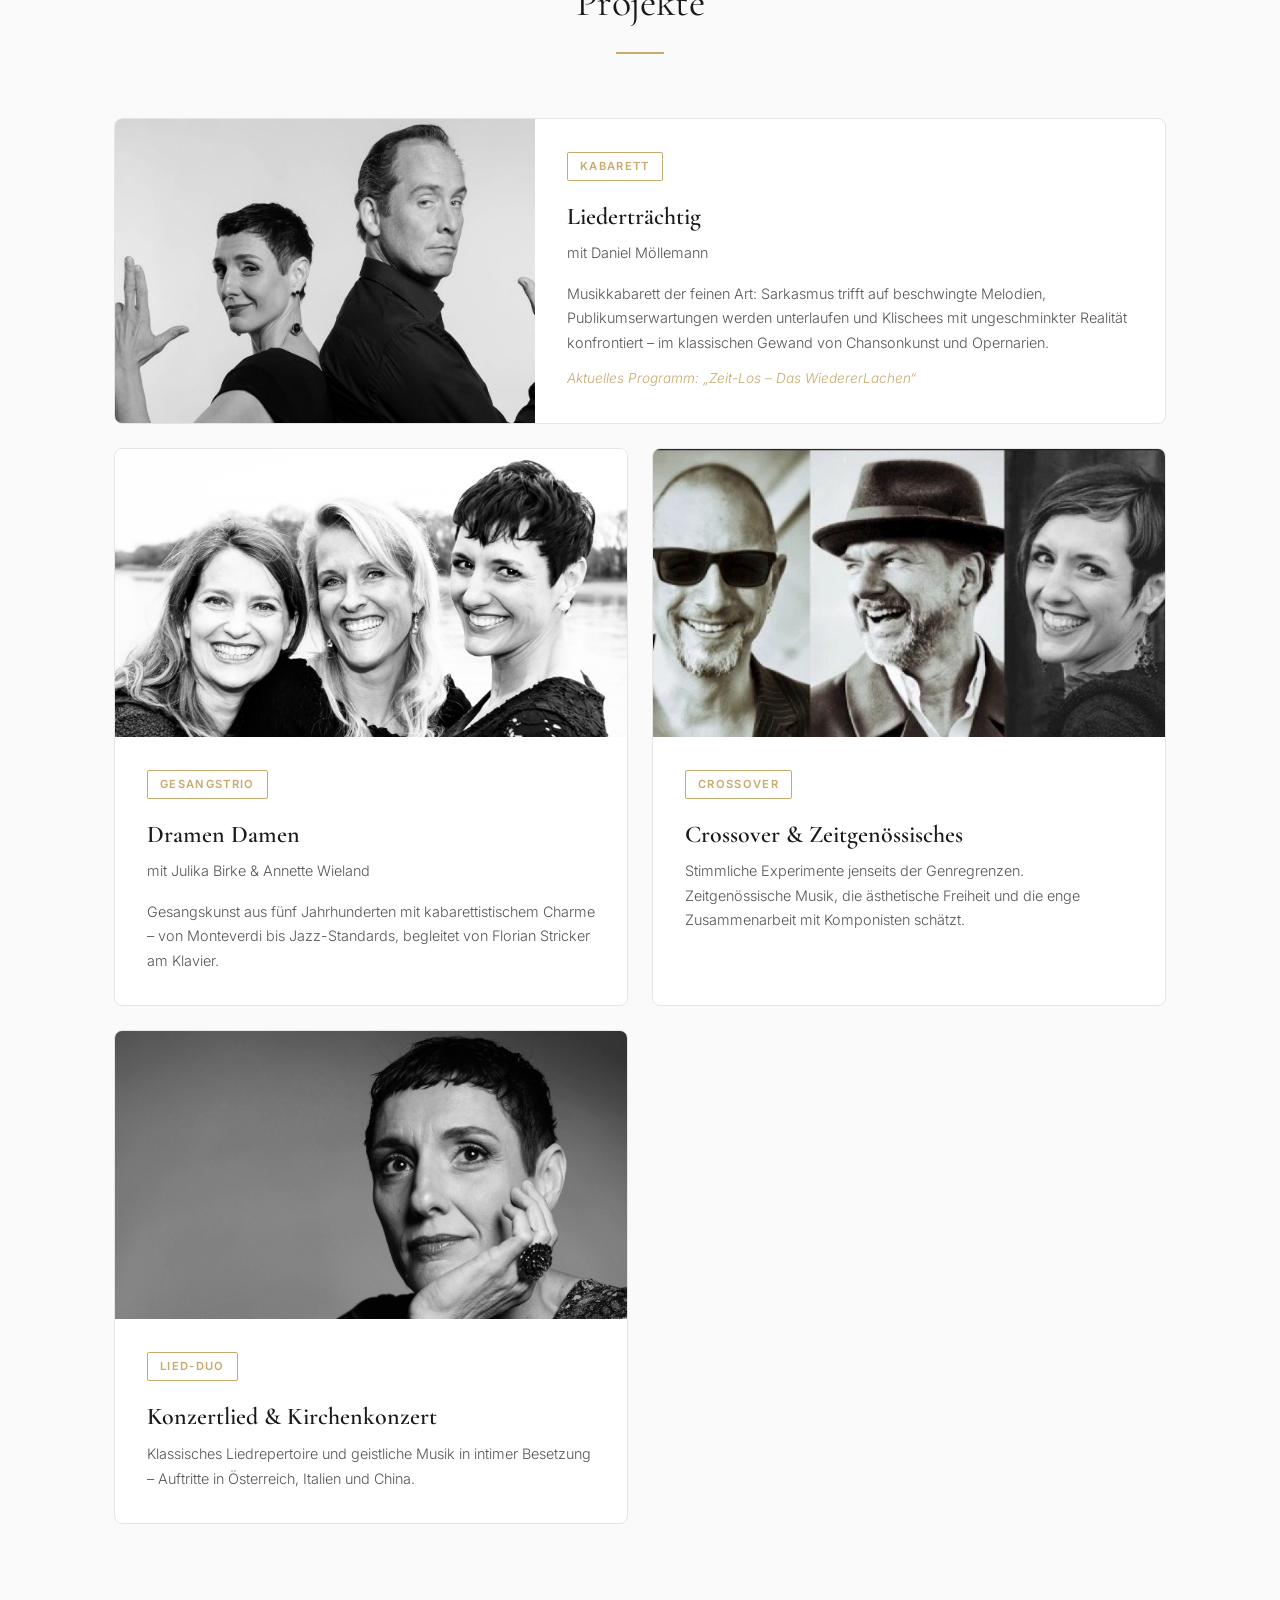
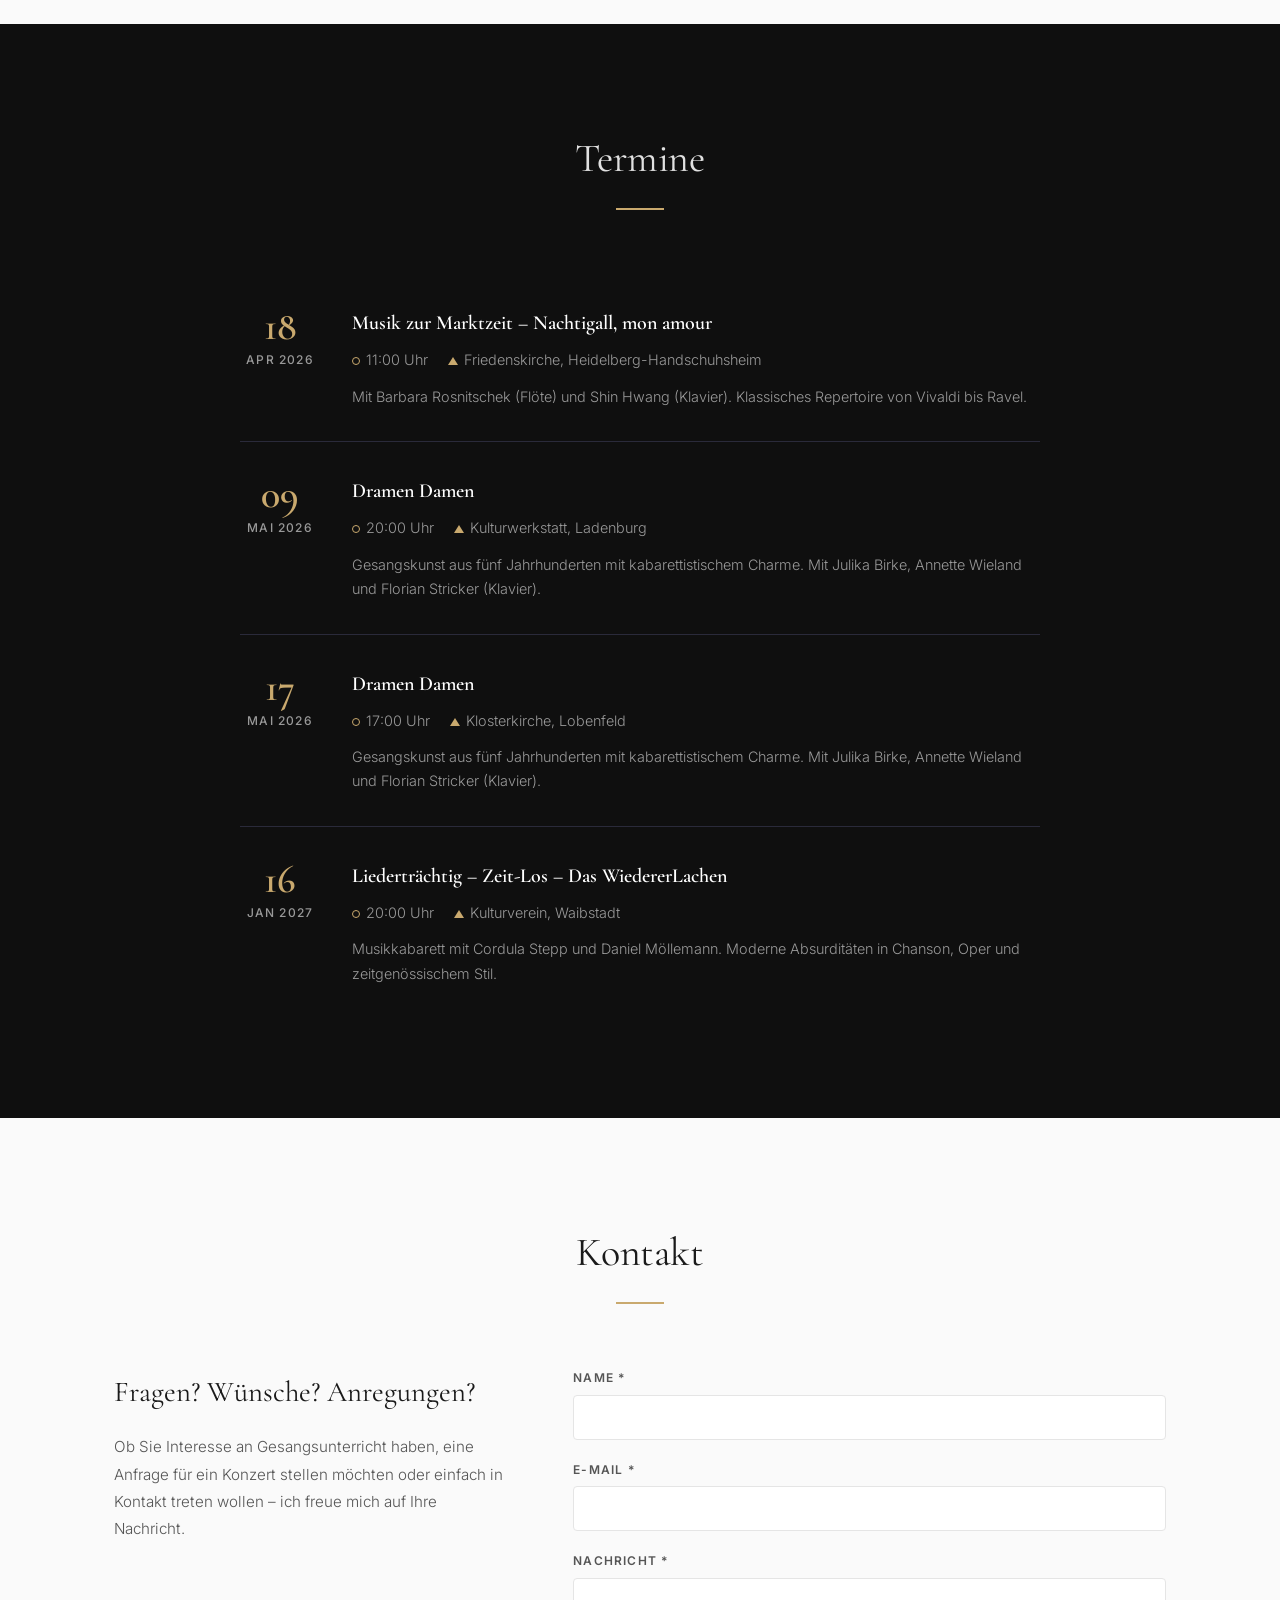
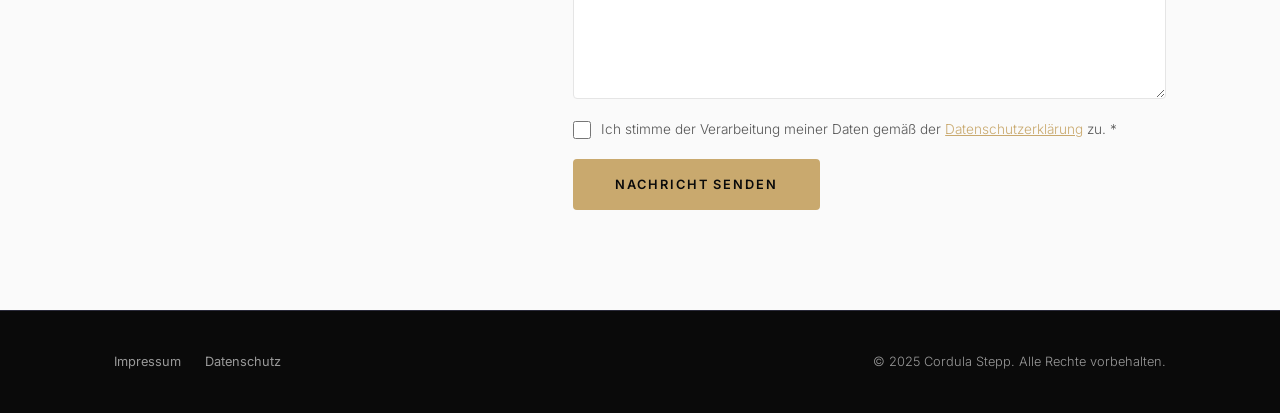
==== commit 57cdf315: "Add real photos from original website Replace all placeholder images with actual photos from cordula" ====
--- a/index.html
+++ b/index.html
@@ -38,6 +38,7 @@
 
     <!-- Hero -->
     <section class="hero" id="hero">
+        <img src="assets/hero-portrait.jpeg" alt="Cordula Stepp – Sängerin und Gesangspädagogin" class="hero-bg">
         <div class="hero-overlay"></div>
         <div class="container hero-content">
             <p class="hero-subtitle">Sängerin & Gesangspädagogin</p>
@@ -63,9 +64,7 @@
             </div>
             <div class="about-grid">
                 <div class="about-image">
-                    <div class="image-placeholder">
-                        <span>Foto</span>
-                    </div>
+                    <img src="assets/about-portrait-bw.jpg" alt="Portrait Cordula Stepp" class="about-img">
                 </div>
                 <div class="about-text">
                     <blockquote class="about-quote">
@@ -171,7 +170,7 @@
             <div class="projects-grid">
                 <div class="project-card project-featured">
                     <div class="project-image">
-                        <div class="image-placeholder"><span>Foto</span></div>
+                        <img src="assets/kabarett.jpg" alt="Liederträchtig – Musikkabarett mit Cordula Stepp" class="project-img">
                     </div>
                     <div class="project-content">
                         <span class="project-tag">Kabarett</span>
@@ -183,7 +182,7 @@
                 </div>
                 <div class="project-card">
                     <div class="project-image">
-                        <div class="image-placeholder"><span>Foto</span></div>
+                        <img src="assets/dramen-damen.jpg" alt="Dramen Damen – Gesangstrio" class="project-img">
                     </div>
                     <div class="project-content">
                         <span class="project-tag">Gesangstrio</span>
@@ -194,7 +193,7 @@
                 </div>
                 <div class="project-card">
                     <div class="project-image">
-                        <div class="image-placeholder"><span>Foto</span></div>
+                        <img src="assets/crossover.jpeg" alt="Crossover & Zeitgenössisches" class="project-img">
                     </div>
                     <div class="project-content">
                         <span class="project-tag">Crossover</span>
@@ -204,7 +203,7 @@
                 </div>
                 <div class="project-card">
                     <div class="project-image">
-                        <div class="image-placeholder"><span>Foto</span></div>
+                        <img src="assets/lied-duo.jpeg" alt="Konzertlied & Kirchenkonzert" class="project-img">
                     </div>
                     <div class="project-content">
                         <span class="project-tag">Lied-Duo</span>
--- a/style.css
+++ b/style.css
@@ -176,10 +176,20 @@
     overflow: hidden;
 }
 
+.hero-bg {
+    position: absolute;
+    inset: 0;
+    width: 100%;
+    height: 100%;
+    object-fit: cover;
+    object-position: center 20%;
+    z-index: 0;
+}
+
 .hero-overlay {
     position: absolute;
     inset: 0;
-    background: linear-gradient(135deg, rgba(10, 10, 10, 0.85) 0%, rgba(26, 26, 46, 0.7) 100%);
+    background: linear-gradient(135deg, rgba(10, 10, 10, 0.75) 0%, rgba(26, 26, 46, 0.6) 100%);
     z-index: 1;
 }
 
@@ -301,6 +311,13 @@
     grid-template-columns: 1fr 1.5fr;
     gap: 64px;
     align-items: start;
+}
+
+.about-img {
+    width: 100%;
+    border-radius: var(--radius-lg);
+    object-fit: cover;
+    aspect-ratio: 3/4;
 }
 
 .image-placeholder {
@@ -455,6 +472,21 @@
     grid-column: 1 / -1;
     display: grid;
     grid-template-columns: 1fr 1.5fr;
+}
+
+.project-img {
+    width: 100%;
+    height: 100%;
+    object-fit: cover;
+}
+
+.project-featured .project-img {
+    min-height: 300px;
+}
+
+.project-card:not(.project-featured) .project-image {
+    aspect-ratio: 16/9;
+    overflow: hidden;
 }
 
 .project-featured .image-placeholder {
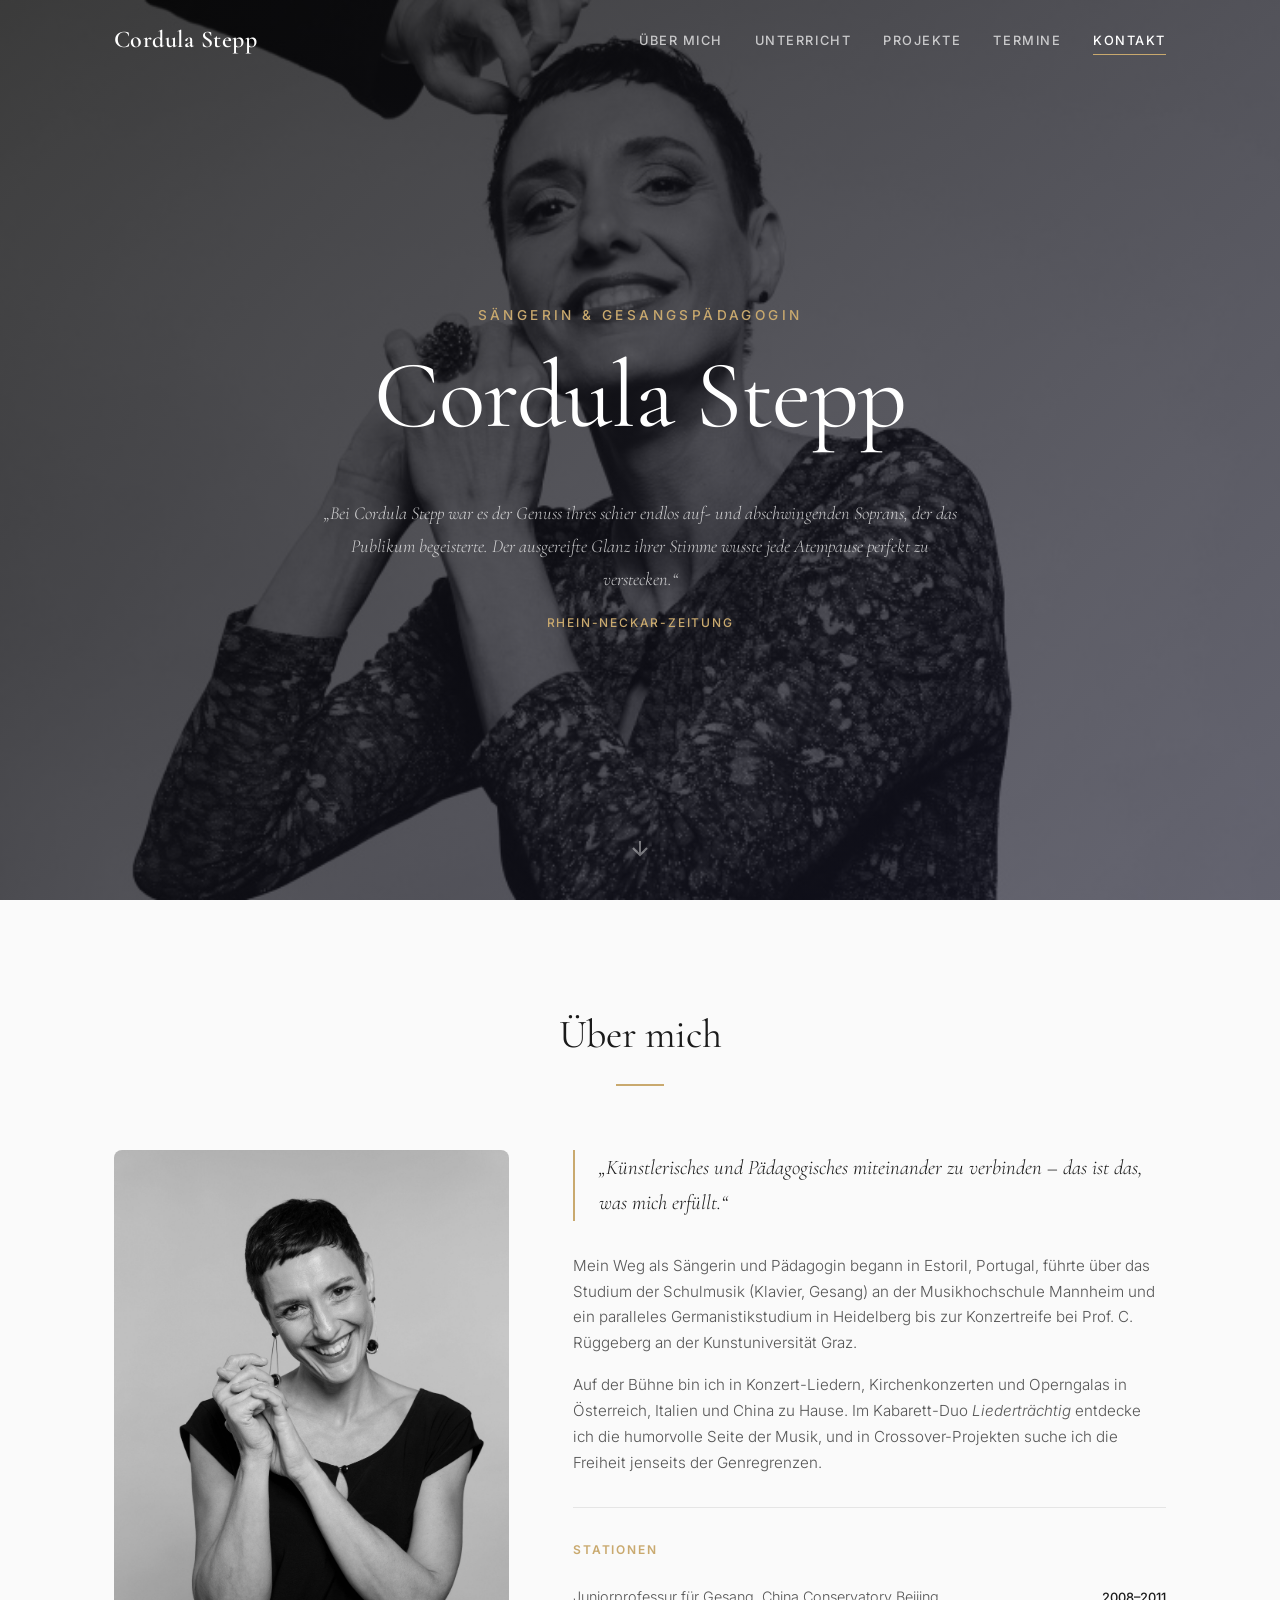
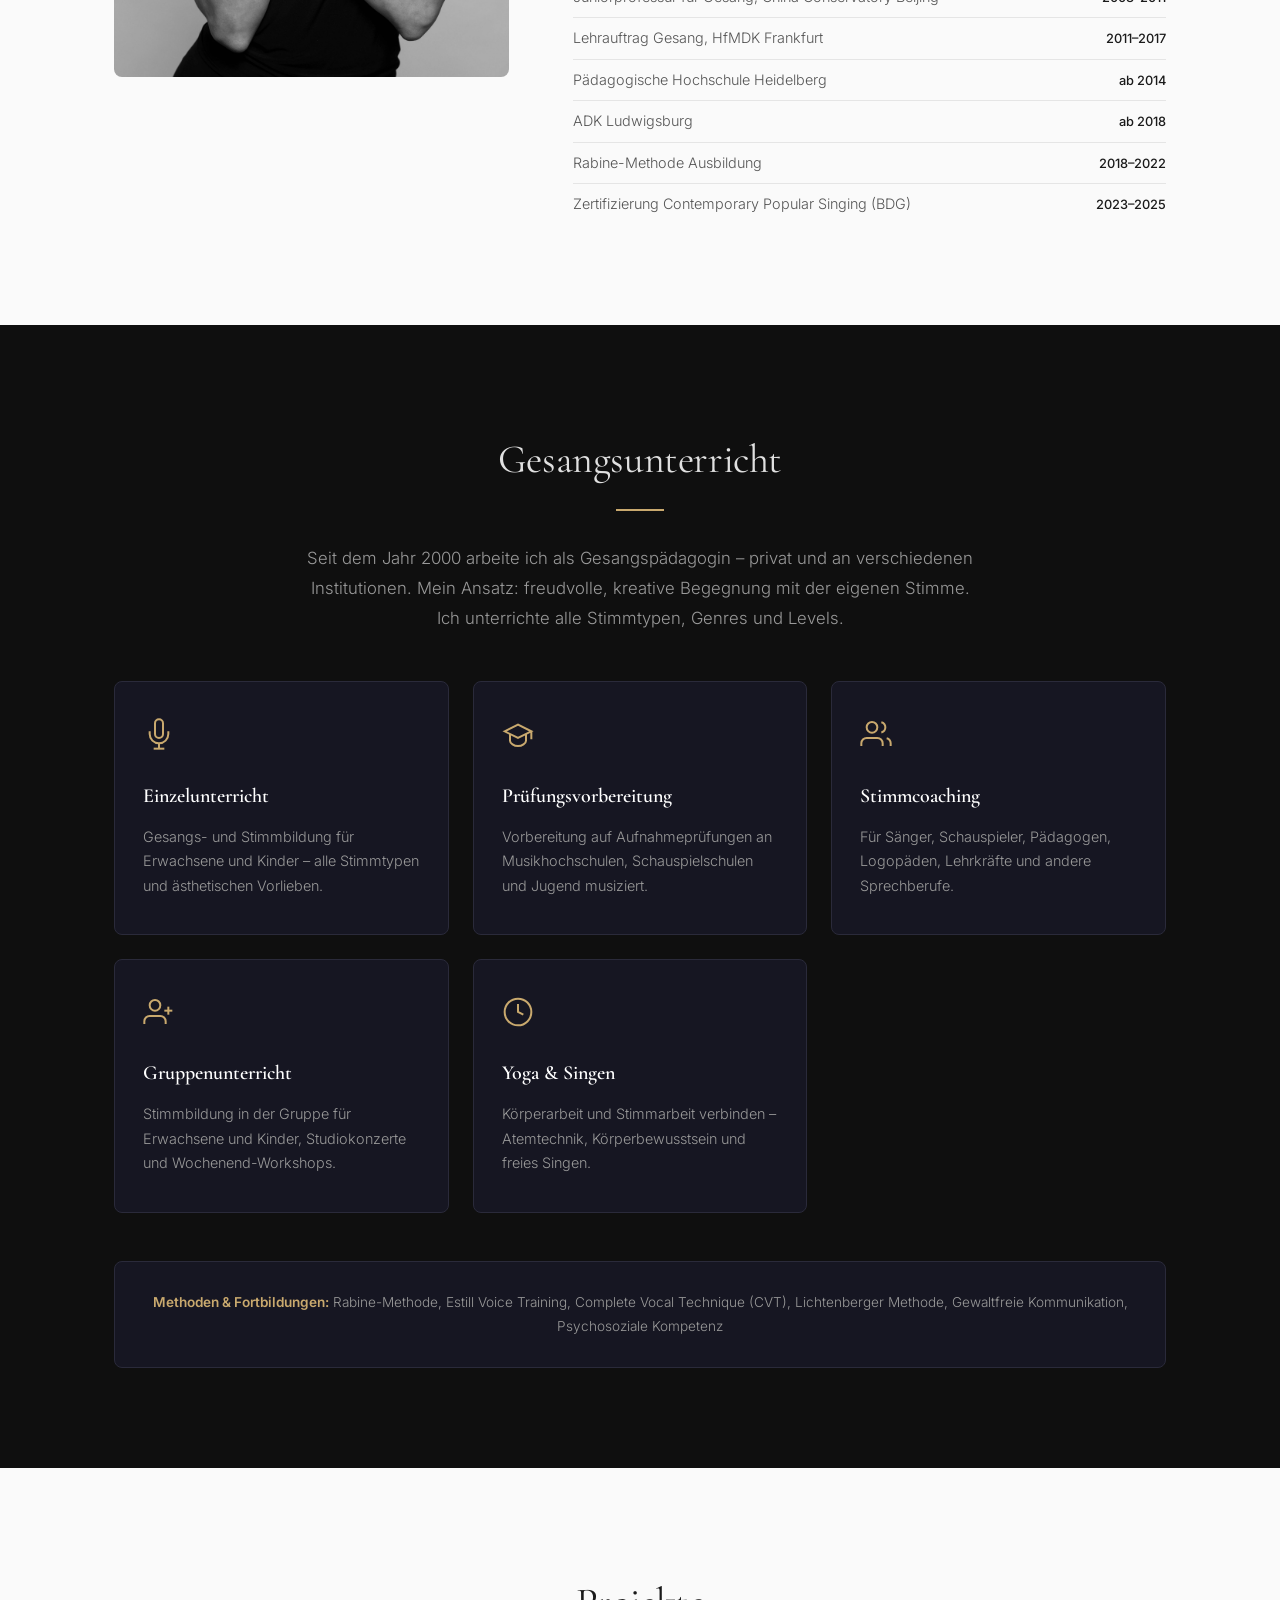
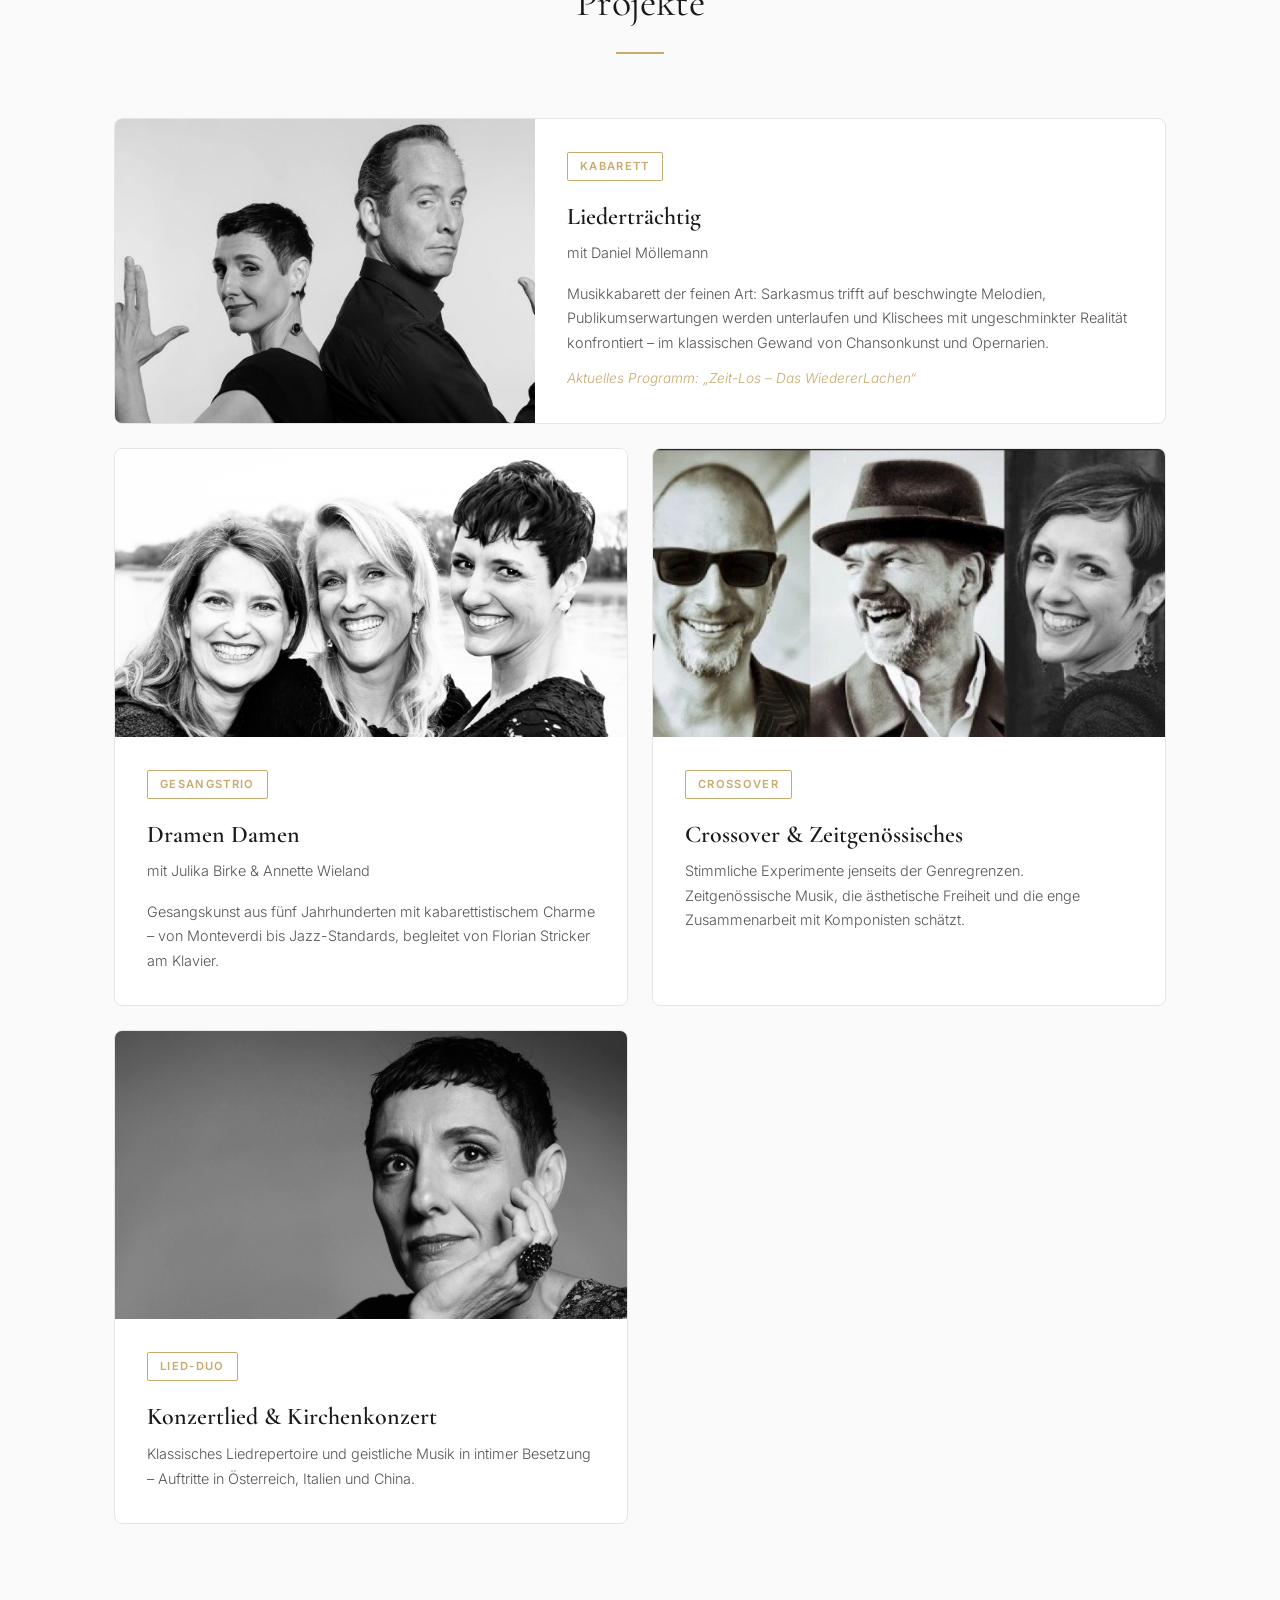
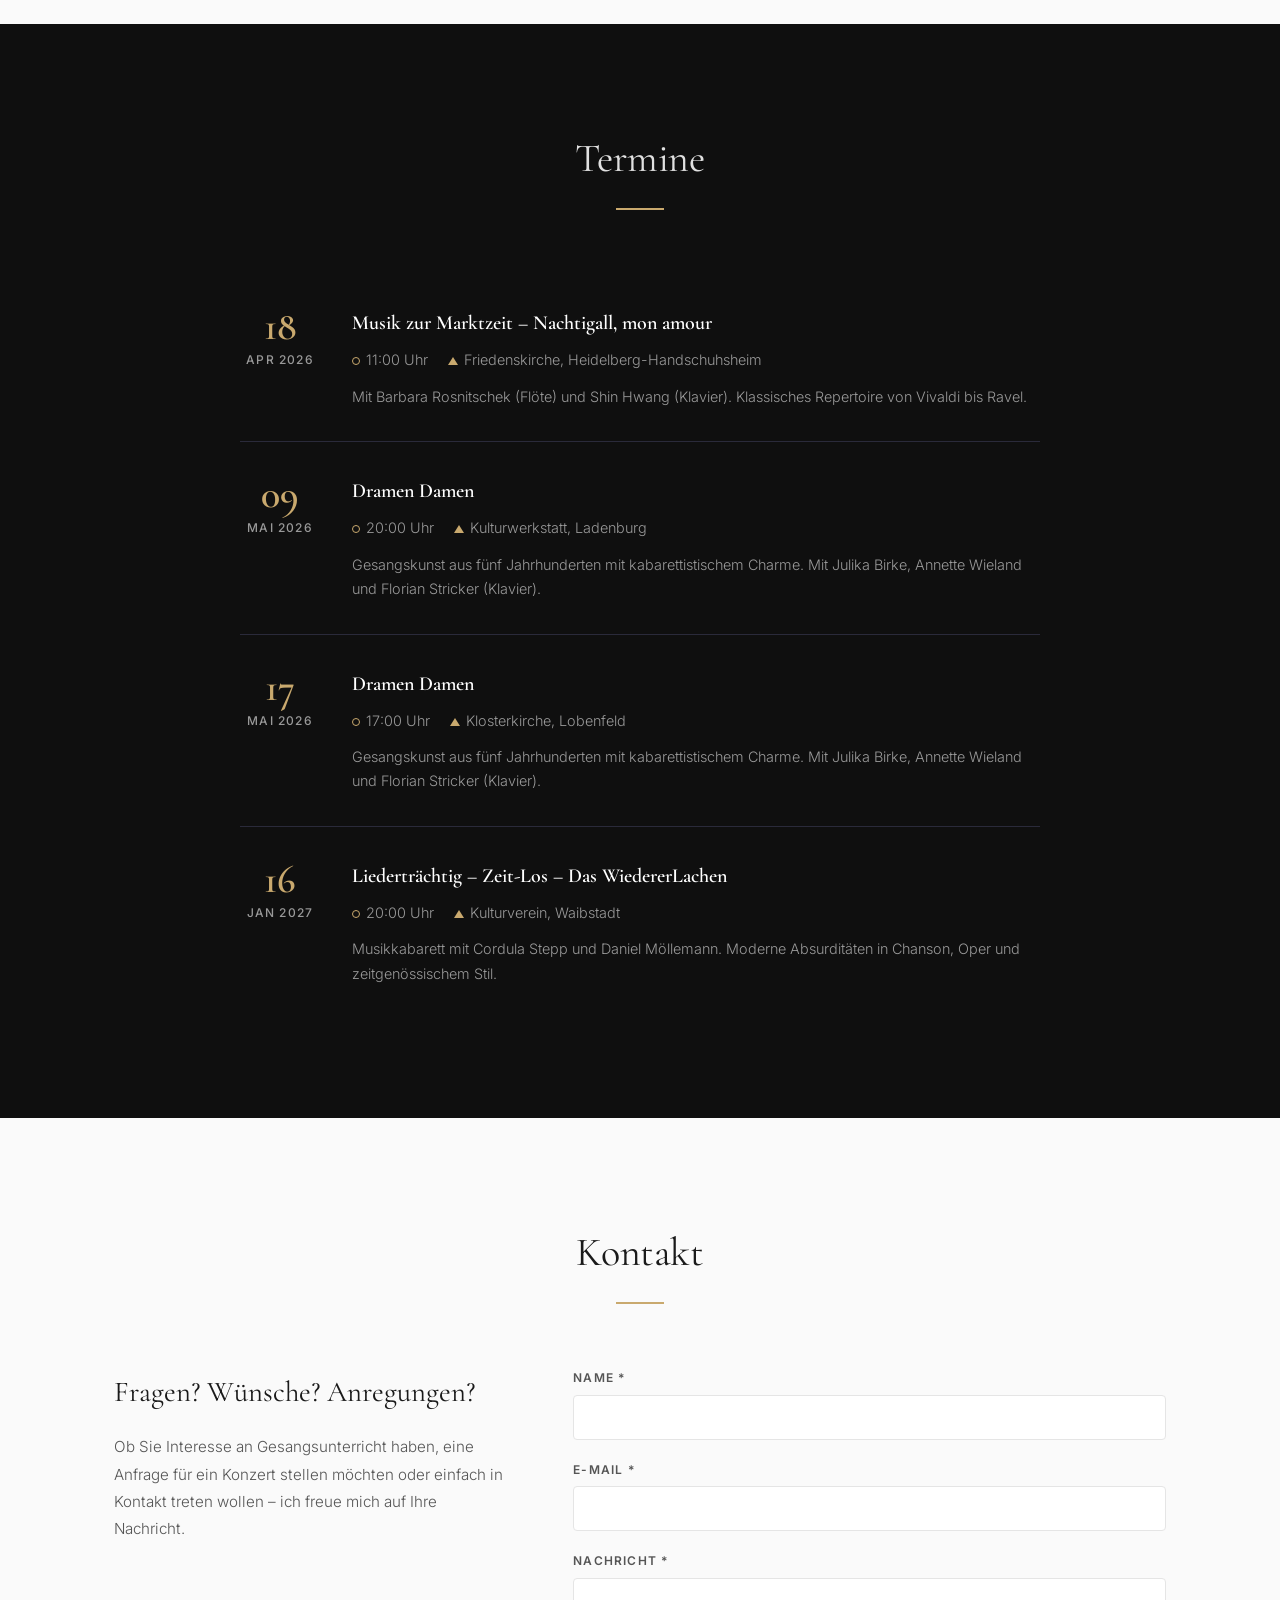
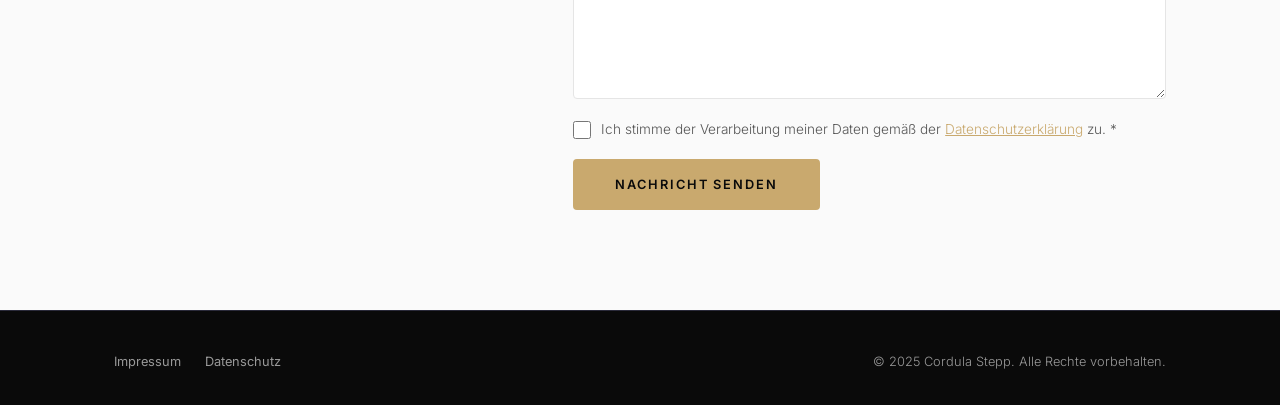
==== commit 815bb8f1: "Improve mobile responsiveness - Add dedicated breakpoints: 900px (tablet), 680px (mobile), 380px (sm" ====
--- a/index.html
+++ b/index.html
@@ -2,7 +2,7 @@
 <html lang="de">
 <head>
     <meta charset="UTF-8">
-    <meta name="viewport" content="width=device-width, initial-scale=1.0">
+    <meta name="viewport" content="width=device-width, initial-scale=1.0, viewport-fit=cover">
     <meta name="description" content="Cordula Stepp – Sängerin und Gesangspädagogin. Klassischer Gesang, Kabarett, Stimmcoaching und Gesangsunterricht in Heidelberg.">
     <meta name="keywords" content="Cordula Stepp, Sängerin, Gesangspädagogin, Sopran, Gesangsunterricht, Heidelberg, Stimmcoaching">
     <meta property="og:title" content="Cordula Stepp – Sängerin & Gesangspädagogin">
--- a/style.css
+++ b/style.css
@@ -72,7 +72,7 @@
     right: 0;
     z-index: 1000;
     padding: 20px 0;
-    transition: all var(--transition);
+    transition: all var(--transition), transform 0.3s ease;
 }
 
 .header.scrolled {
@@ -794,6 +794,8 @@
 }
 
 /* ===== Responsive ===== */
+
+/* --- Tablet (max 900px) --- */
 @media (max-width: 900px) {
     .about-grid {
         grid-template-columns: 1fr;
@@ -817,23 +819,31 @@
         grid-template-columns: 1fr;
     }
 
-    .project-featured .image-placeholder {
-        min-height: 200px;
+    .project-featured .project-img {
+        min-height: 220px;
+        max-height: 300px;
     }
 
     .contact-grid {
         grid-template-columns: 1fr;
         gap: 40px;
     }
-}
-
+
+    .event-meta {
+        flex-wrap: wrap;
+        gap: 8px 20px;
+    }
+}
+
+/* --- Mobile (max 680px) --- */
 @media (max-width: 680px) {
+    /* Navigation */
     .nav {
         position: fixed;
         top: 0;
         right: -100%;
         width: 100%;
-        height: 100vh;
+        height: 100dvh;
         background: rgba(10, 10, 10, 0.98);
         backdrop-filter: blur(20px);
         -webkit-backdrop-filter: blur(20px);
@@ -842,6 +852,7 @@
         justify-content: center;
         gap: 28px;
         transition: right var(--transition);
+        z-index: 999;
     }
 
     .nav.open {
@@ -849,37 +860,140 @@
     }
 
     .nav-link {
-        font-size: 1rem;
+        font-size: 1.1rem;
         letter-spacing: 0.2em;
+        padding: 8px 0;
     }
 
     .menu-toggle {
         display: flex;
     }
 
+    /* Hero */
+    .hero {
+        min-height: 100dvh;
+    }
+
+    .hero-bg {
+        object-position: center center;
+    }
+
+    .hero-content {
+        padding: 100px 0 60px;
+    }
+
+    .hero-subtitle {
+        font-size: 0.7rem;
+        letter-spacing: 0.2em;
+    }
+
     .hero-title {
-        font-size: clamp(2.5rem, 10vw, 4rem);
+        font-size: clamp(2.5rem, 12vw, 4rem);
+        margin-bottom: 32px;
+    }
+
+    .hero-quote {
+        max-width: 100%;
+        padding: 0 8px;
     }
 
     .hero-quote p {
-        font-size: 1rem;
-    }
-
+        font-size: 0.95rem;
+        line-height: 1.7;
+    }
+
+    /* Sections */
     .section {
-        padding: 72px 0;
+        padding: 60px 0;
+    }
+
+    .container {
+        padding: 0 20px;
+    }
+
+    .section-header {
+        margin-bottom: 40px;
     }
 
     .section-title {
-        font-size: 2rem;
-    }
-
+        font-size: 1.8rem;
+    }
+
+    .section-intro {
+        font-size: 0.95rem;
+        margin: -16px auto 36px;
+    }
+
+    /* About */
+    .about-image {
+        max-width: 260px;
+    }
+
+    .about-quote {
+        font-size: 1.1rem;
+        padding-left: 16px;
+    }
+
+    .about-text p {
+        font-size: 0.9rem;
+    }
+
+    .about-stations li {
+        font-size: 0.82rem;
+        flex-wrap: wrap;
+        gap: 2px 16px;
+    }
+
+    .year {
+        font-size: 0.75rem;
+    }
+
+    /* Offerings */
     .offerings-grid {
         grid-template-columns: 1fr;
-    }
-
+        gap: 16px;
+    }
+
+    .offering-card {
+        padding: 28px 24px;
+    }
+
+    .offering-card h3 {
+        font-size: 1.1rem;
+    }
+
+    .methods {
+        padding: 20px 16px;
+        font-size: 0.8rem;
+    }
+
+    /* Projects */
+    .project-featured .project-img {
+        min-height: 180px;
+        max-height: 240px;
+    }
+
+    .project-content {
+        padding: 24px 20px;
+    }
+
+    .project-content h3 {
+        font-size: 1.3rem;
+    }
+
+    .project-content p {
+        font-size: 0.85rem;
+    }
+
+    /* Events */
     .event-item {
         flex-direction: column;
         gap: 12px;
+        padding: 24px 0;
+    }
+
+    .event-item:hover {
+        padding-left: 0;
     }
 
     .event-date {
@@ -892,9 +1006,137 @@
         font-size: 1.8rem;
     }
 
+    .event-details h3 {
+        font-size: 1.1rem;
+    }
+
+    .event-meta {
+        flex-direction: column;
+        gap: 4px;
+    }
+
+    .event-details > p {
+        font-size: 0.85rem;
+    }
+
+    /* Contact */
+    .contact-text h3 {
+        font-size: 1.4rem;
+    }
+
+    .form-group input,
+    .form-group textarea {
+        font-size: 16px; /* prevents iOS zoom on focus */
+        padding: 14px 16px;
+    }
+
+    .btn {
+        width: 100%;
+        text-align: center;
+        padding: 16px 24px;
+    }
+
+    /* Footer */
+    .footer {
+        padding: 32px 0;
+    }
+
     .footer-inner {
         flex-direction: column;
+        gap: 12px;
+        text-align: center;
+    }
+
+    .footer-links {
         gap: 16px;
-        text-align: center;
-    }
-}
+    }
+}
+
+/* --- Small phones (max 380px) --- */
+@media (max-width: 380px) {
+    .container {
+        padding: 0 16px;
+    }
+
+    .hero-title {
+        font-size: 2.2rem;
+    }
+
+    .hero-quote p {
+        font-size: 0.85rem;
+    }
+
+    .section-title {
+        font-size: 1.6rem;
+    }
+
+    .about-stations li {
+        font-size: 0.78rem;
+    }
+
+    .offering-card {
+        padding: 24px 18px;
+    }
+
+    .project-content {
+        padding: 20px 16px;
+    }
+}
+
+/* --- Touch device optimizations --- */
+@media (hover: none) {
+    .offering-card:hover,
+    .project-card:hover {
+        transform: none;
+        box-shadow: none;
+    }
+
+    .event-item:hover {
+        padding-left: 0;
+    }
+
+    /* Larger touch targets */
+    .nav-link {
+        min-height: 44px;
+        display: flex;
+        align-items: center;
+    }
+
+    .footer-links a {
+        min-height: 44px;
+        display: inline-flex;
+        align-items: center;
+    }
+}
+
+/* --- Safe area for notched devices --- */
+@supports (padding-bottom: env(safe-area-inset-bottom)) {
+    .footer {
+        padding-bottom: calc(32px + env(safe-area-inset-bottom));
+    }
+
+    .nav {
+        padding-bottom: env(safe-area-inset-bottom);
+    }
+}
+
+/* --- Landscape mobile --- */
+@media (max-height: 500px) and (orientation: landscape) {
+    .hero {
+        min-height: auto;
+        padding: 80px 0 40px;
+    }
+
+    .hero-content {
+        padding: 60px 0 20px;
+    }
+
+    .hero-title {
+        font-size: 2.5rem;
+        margin-bottom: 16px;
+    }
+
+    .scroll-indicator {
+        display: none;
+    }
+}
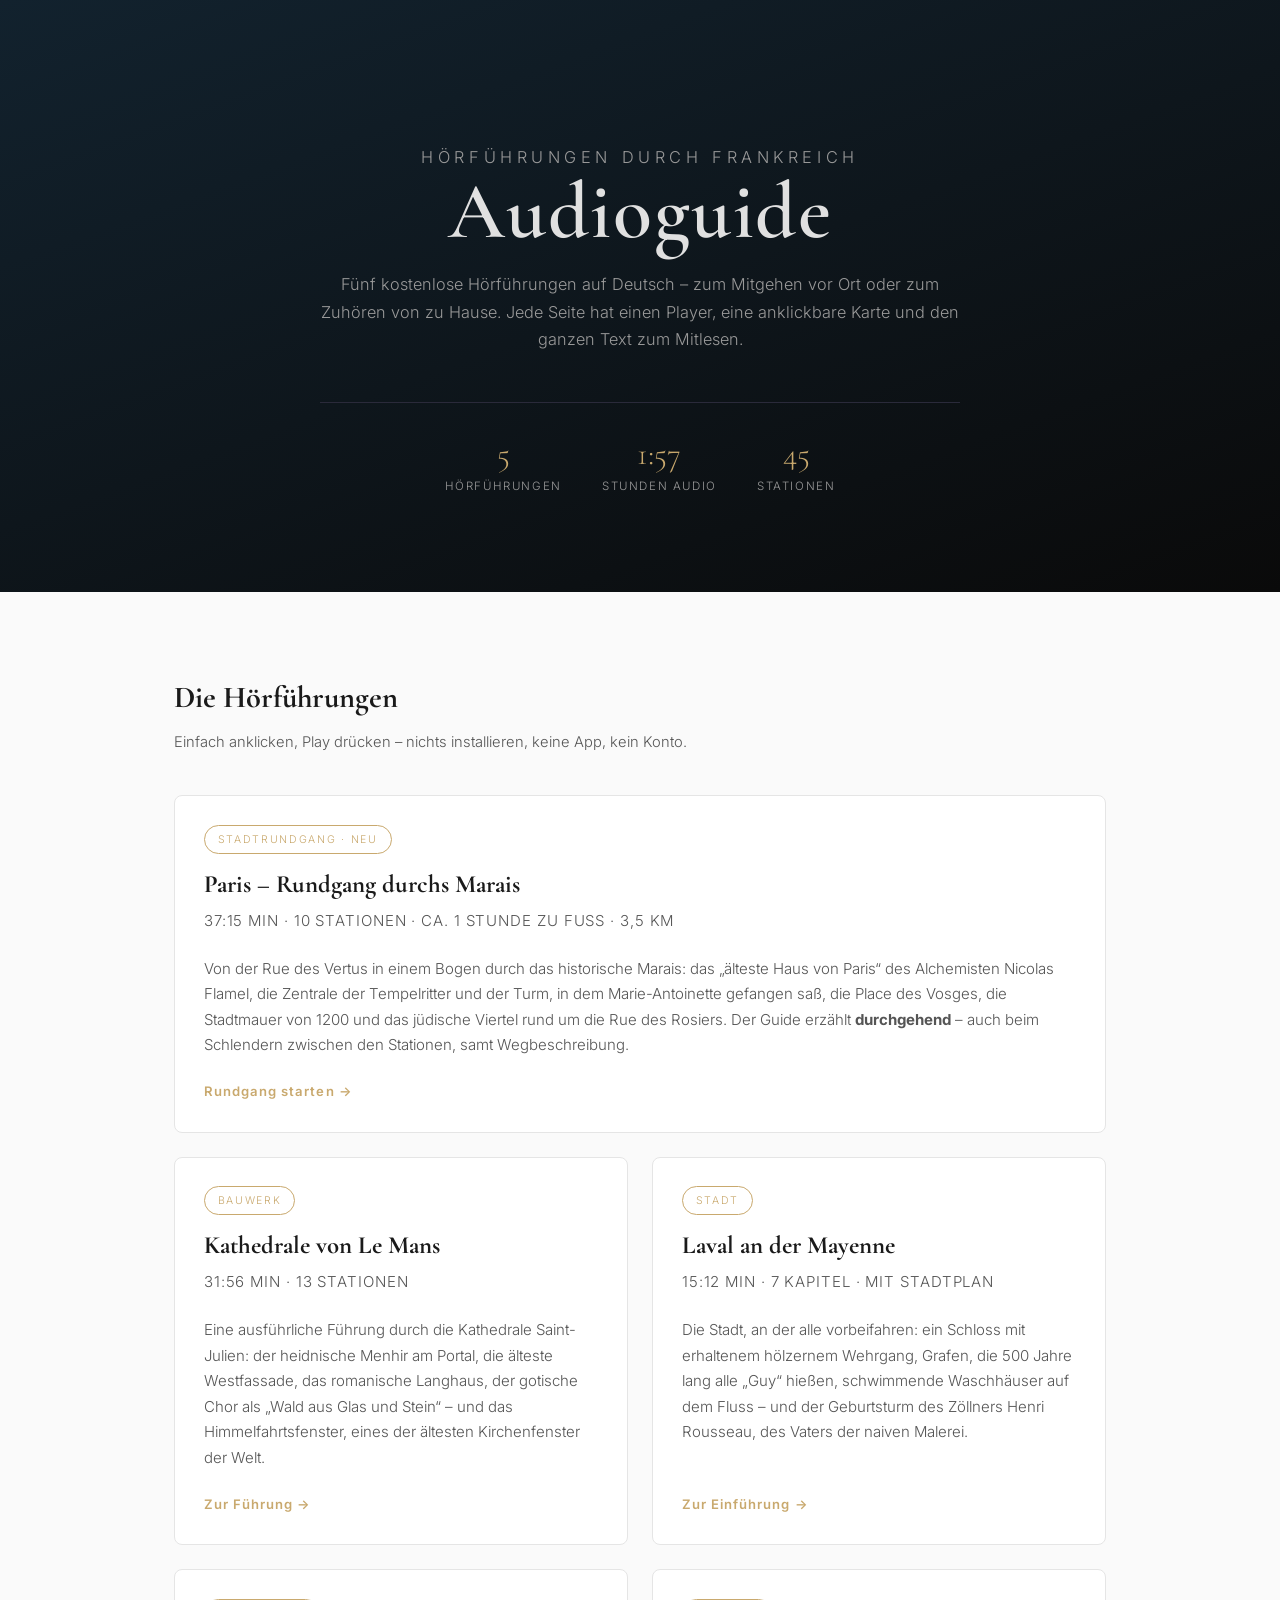
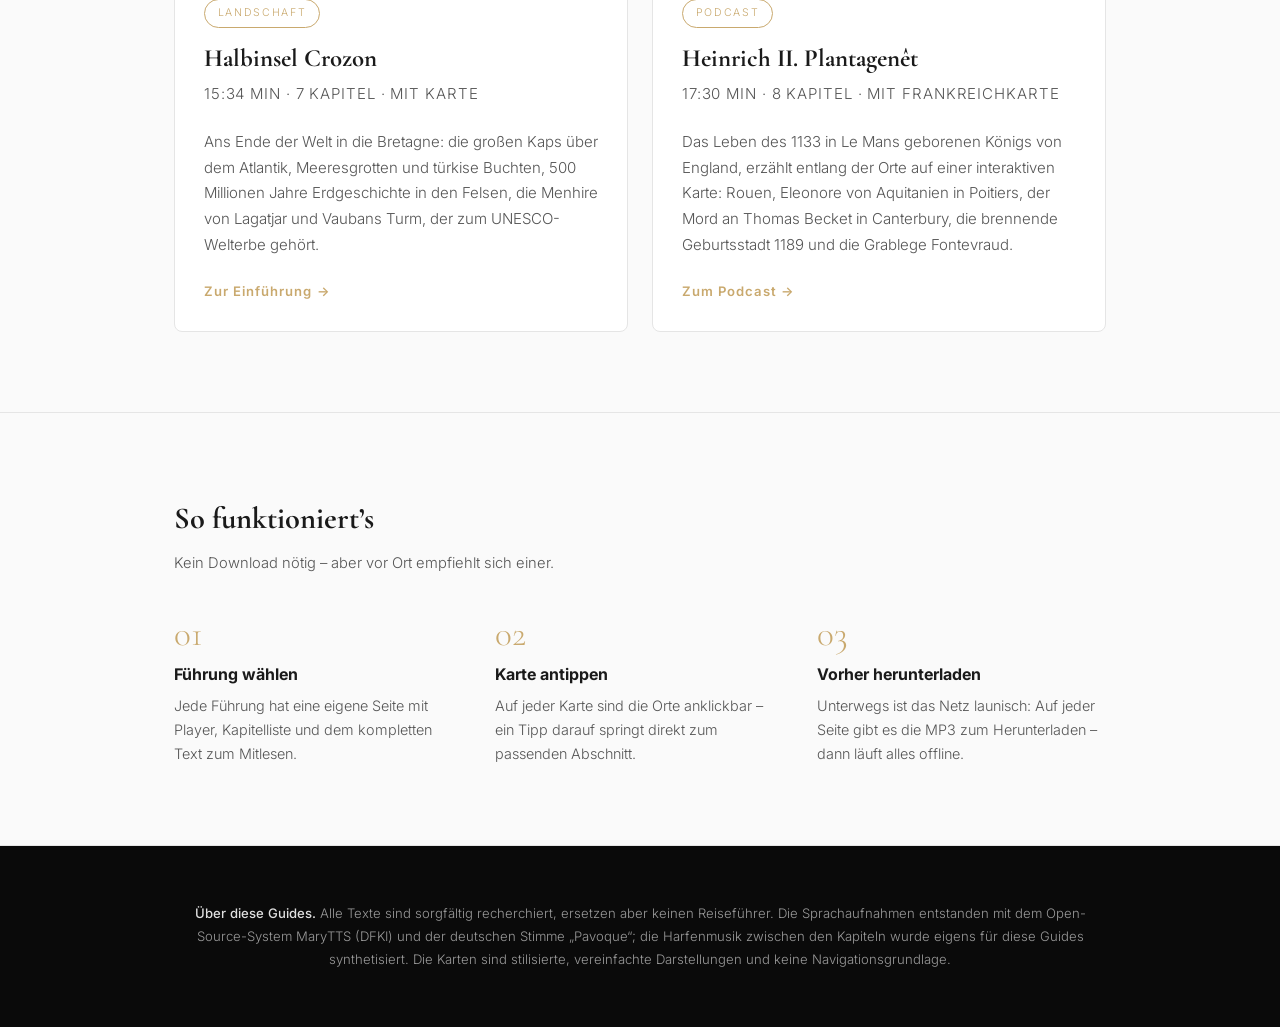
==== commit 7763a8b7: "Make this an audioguide site: new landing page, remove old personal site The repository is now the a" ====
--- a/index.html
+++ b/index.html
@@ -3,332 +3,310 @@
 <head>
     <meta charset="UTF-8">
     <meta name="viewport" content="width=device-width, initial-scale=1.0, viewport-fit=cover">
-    <meta name="description" content="Cordula Stepp – Sängerin und Gesangspädagogin. Klassischer Gesang, Kabarett, Stimmcoaching und Gesangsunterricht in Heidelberg.">
-    <meta name="keywords" content="Cordula Stepp, Sängerin, Gesangspädagogin, Sopran, Gesangsunterricht, Heidelberg, Stimmcoaching">
-    <meta property="og:title" content="Cordula Stepp – Sängerin & Gesangspädagogin">
-    <meta property="og:description" content="Klassischer Gesang, Kabarett, Stimmcoaching und Gesangsunterricht in Heidelberg.">
+    <meta name="description" content="Audioguide – kostenlose deutschsprachige Hörführungen durch Frankreich: Kathedrale Le Mans, Marais-Rundgang in Paris, Laval, Halbinsel Crozon und ein Podcast über Heinrich II. Plantagenêt.">
+    <meta property="og:title" content="Audioguide – Hörführungen durch Frankreich">
+    <meta property="og:description" content="Fünf Hörführungen, knapp zwei Stunden Geschichte zum Mitgehen: Le Mans, Paris/Marais, Laval, Crozon und Heinrich II. Plantagenêt. Deutsch, kostenlos, direkt im Browser.">
     <meta property="og:type" content="website">
-    <meta property="og:url" content="https://www.cordula-stepp.com">
-    <title>Cordula Stepp – Sängerin & Gesangspädagogin</title>
+    <title>Audioguide – Hörführungen durch Frankreich</title>
     <link rel="preconnect" href="https://fonts.googleapis.com">
     <link rel="preconnect" href="https://fonts.gstatic.com" crossorigin>
     <link href="https://fonts.googleapis.com/css2?family=Inter:wght@300;400;500;600;700;800&family=Cormorant+Garamond:ital,wght@0,400;0,600;1,400;1,600&display=swap" rel="stylesheet">
     <link rel="stylesheet" href="style.css">
+    <style>
+        /* ===== Startseite Audioguide ===== */
+        .ag-hero {
+            position: relative;
+            padding: 9rem 0 6rem;
+            background: linear-gradient(160deg, #12222e 0%, var(--primary) 100%);
+            color: var(--text-light);
+            text-align: center;
+        }
+        .ag-eyebrow {
+            font-size: 0.8rem;
+            letter-spacing: 0.28em;
+            text-transform: uppercase;
+            color: var(--accent);
+            margin-bottom: 1.2rem;
+        }
+        .ag-hero h1 {
+            font-family: var(--font-serif);
+            font-weight: 600;
+            font-size: clamp(2.6rem, 8vw, 5rem);
+            line-height: 1;
+            letter-spacing: 0.02em;
+            margin-bottom: 1.2rem;
+        }
+        .ag-hero p {
+            color: var(--text-muted);
+            font-size: 1.02rem;
+            line-height: 1.7;
+            max-width: 640px;
+            margin: 0 auto;
+        }
+        .ag-stats {
+            display: flex;
+            justify-content: center;
+            flex-wrap: wrap;
+            gap: 2.5rem;
+            margin-top: 3rem;
+            padding-top: 2.2rem;
+            border-top: 1px solid var(--border-dark);
+            max-width: 640px;
+            margin-left: auto;
+            margin-right: auto;
+        }
+        .ag-stat-num {
+            font-family: var(--font-serif);
+            font-size: 2rem;
+            color: var(--accent);
+            line-height: 1;
+        }
+        .ag-stat-label {
+            font-size: 0.72rem;
+            letter-spacing: 0.14em;
+            text-transform: uppercase;
+            color: var(--text-muted);
+            margin-top: 0.4rem;
+        }
+
+        .ag-narrow { max-width: 980px; margin: 0 auto; }
+        .ag-section { padding: 5rem 0; }
+        .ag-section h2 {
+            font-family: var(--font-serif);
+            font-size: 1.9rem;
+            color: var(--text-dark);
+            margin-bottom: 0.4rem;
+        }
+        .ag-section-hint {
+            color: var(--text-dark-muted);
+            font-size: 0.92rem;
+            margin-bottom: 2.5rem;
+        }
+
+        .ag-grid {
+            display: grid;
+            grid-template-columns: repeat(auto-fit, minmax(320px, 1fr));
+            gap: 1.5rem;
+        }
+        .ag-card {
+            position: relative;
+            display: flex;
+            flex-direction: column;
+            border: 1px solid var(--border-light);
+            border-radius: var(--radius-lg);
+            padding: 1.8rem;
+            background: #fff;
+            transition: transform var(--transition), box-shadow var(--transition), border-color var(--transition);
+        }
+        .ag-card:hover {
+            transform: translateY(-4px);
+            box-shadow: 0 18px 45px rgba(0,0,0,0.10);
+            border-color: var(--accent);
+        }
+        .ag-card.ag-wide { grid-column: 1 / -1; }
+        .ag-badge {
+            align-self: flex-start;
+            font-size: 0.66rem;
+            letter-spacing: 0.16em;
+            text-transform: uppercase;
+            color: var(--accent);
+            border: 1px solid var(--accent);
+            border-radius: 999px;
+            padding: 0.28rem 0.8rem;
+            margin-bottom: 1rem;
+        }
+        .ag-card h3 {
+            font-family: var(--font-serif);
+            font-size: 1.55rem;
+            line-height: 1.2;
+            color: var(--text-dark);
+            margin-bottom: 0.5rem;
+        }
+        .ag-meta {
+            font-size: 0.76rem;
+            letter-spacing: 0.06em;
+            text-transform: uppercase;
+            color: var(--text-dark-muted);
+            margin-bottom: 1rem;
+        }
+        .ag-card p {
+            color: var(--text-dark-muted);
+            font-size: 0.94rem;
+            line-height: 1.7;
+            margin-bottom: 1.4rem;
+        }
+        .ag-card .ag-go {
+            margin-top: auto;
+            font-size: 0.82rem;
+            letter-spacing: 0.08em;
+            color: var(--accent);
+            font-weight: 600;
+        }
+        .ag-card .ag-go::after {
+            content: " →";
+            transition: all var(--transition);
+        }
+        .ag-card:hover .ag-go::after { margin-left: 0.3rem; }
+        .ag-card a.ag-stretch::after {
+            content: "";
+            position: absolute;
+            inset: 0;
+            border-radius: var(--radius-lg);
+        }
+
+        .ag-how {
+            background: var(--bg-light);
+            border-top: 1px solid var(--border-light);
+            border-bottom: 1px solid var(--border-light);
+        }
+        .ag-steps {
+            display: grid;
+            grid-template-columns: repeat(auto-fit, minmax(240px, 1fr));
+            gap: 2rem;
+            margin-top: 2rem;
+        }
+        .ag-step-num {
+            font-family: var(--font-serif);
+            font-size: 2.2rem;
+            color: var(--accent);
+            line-height: 1;
+            margin-bottom: 0.6rem;
+        }
+        .ag-step h3 {
+            font-size: 1rem;
+            color: var(--text-dark);
+            margin-bottom: 0.4rem;
+        }
+        .ag-step p {
+            font-size: 0.9rem;
+            line-height: 1.65;
+            color: var(--text-dark-muted);
+        }
+
+        .ag-footer {
+            background: var(--primary);
+            color: var(--text-muted);
+            padding: 3.5rem 0;
+            font-size: 0.82rem;
+            line-height: 1.75;
+            text-align: center;
+        }
+        .ag-footer strong { color: var(--text-light); font-weight: 500; }
+
+        @media (max-width: 600px) {
+            .ag-hero { padding: 6rem 0 4rem; }
+            .ag-stats { gap: 1.8rem; }
+            .ag-section { padding: 3.5rem 0; }
+        }
+    </style>
 </head>
 <body>
 
-    <!-- Navigation -->
-    <header class="header" id="header">
-        <div class="container header-inner">
-            <a href="#hero" class="logo">Cordula Stepp</a>
-            <nav class="nav" id="nav">
-                <a href="#ueber" class="nav-link">Über mich</a>
-                <a href="#unterricht" class="nav-link">Unterricht</a>
-                <a href="#projekte" class="nav-link">Projekte</a>
-                <a href="#termine" class="nav-link">Termine</a>
-                <a href="#kontakt" class="nav-link">Kontakt</a>
-            </nav>
-            <button class="menu-toggle" id="menuToggle" aria-label="Menü öffnen">
-                <span></span>
-                <span></span>
-                <span></span>
-            </button>
+    <header class="ag-hero">
+        <div class="container ag-narrow">
+            <p class="ag-eyebrow">Hörführungen durch Frankreich</p>
+            <h1>Audioguide</h1>
+            <p>Fünf kostenlose Hörführungen auf Deutsch – zum Mitgehen vor Ort oder zum Zuhören von zu Hause. Jede Seite hat einen Player, eine anklickbare Karte und den ganzen Text zum Mitlesen.</p>
+            <div class="ag-stats">
+                <div>
+                    <div class="ag-stat-num">5</div>
+                    <div class="ag-stat-label">Hörführungen</div>
+                </div>
+                <div>
+                    <div class="ag-stat-num">1:57</div>
+                    <div class="ag-stat-label">Stunden Audio</div>
+                </div>
+                <div>
+                    <div class="ag-stat-num">45</div>
+                    <div class="ag-stat-label">Stationen</div>
+                </div>
+            </div>
         </div>
     </header>
 
-    <!-- Hero -->
-    <section class="hero" id="hero">
-        <img src="assets/hero-portrait.jpeg" alt="Cordula Stepp – Sängerin und Gesangspädagogin" class="hero-bg">
-        <div class="hero-overlay"></div>
-        <div class="container hero-content">
-            <p class="hero-subtitle">Sängerin & Gesangspädagogin</p>
-            <h1 class="hero-title">Cordula Stepp</h1>
-            <blockquote class="hero-quote">
-                <p>&bdquo;Bei Cordula Stepp war es der Genuss ihres schier endlos auf- und abschwingenden Soprans, der das Publikum begeisterte. Der ausgereifte Glanz ihrer Stimme wusste jede Atempause perfekt zu verstecken.&ldquo;</p>
-                <cite>Rhein-Neckar-Zeitung</cite>
-            </blockquote>
-        </div>
-        <a href="#ueber" class="scroll-indicator" aria-label="Weiter scrollen">
-            <svg width="24" height="24" viewBox="0 0 24 24" fill="none" stroke="currentColor" stroke-width="2">
-                <path d="M12 5v14M5 12l7 7 7-7"/>
-            </svg>
-        </a>
-    </section>
-
-    <!-- Über mich -->
-    <section class="section section-light" id="ueber">
-        <div class="container">
-            <div class="section-header">
-                <h2 class="section-title">Über mich</h2>
-                <div class="section-line"></div>
-            </div>
-            <div class="about-grid">
-                <div class="about-image">
-                    <img src="assets/about-portrait-bw.jpg" alt="Portrait Cordula Stepp" class="about-img">
-                </div>
-                <div class="about-text">
-                    <blockquote class="about-quote">
-                        &bdquo;Künstlerisches und Pädagogisches miteinander zu verbinden – das ist das, was mich erfüllt.&ldquo;
-                    </blockquote>
-                    <p>Mein Weg als Sängerin und Pädagogin begann in Estoril, Portugal, führte über das Studium der Schulmusik (Klavier, Gesang) an der Musikhochschule Mannheim und ein paralleles Germanistikstudium in Heidelberg bis zur Konzertreife bei Prof. C. Rüggeberg an der Kunstuniversität Graz.</p>
-                    <p>Auf der Bühne bin ich in Konzert-Liedern, Kirchenkonzerten und Operngalas in Österreich, Italien und China zu Hause. Im Kabarett-Duo <em>Liederträchtig</em> entdecke ich die humorvolle Seite der Musik, und in Crossover-Projekten suche ich die Freiheit jenseits der Genregrenzen.</p>
-                    <div class="about-stations">
-                        <h3>Stationen</h3>
-                        <ul>
-                            <li>Juniorprofessur für Gesang, China Conservatory Beijing <span class="year">2008–2011</span></li>
-                            <li>Lehrauftrag Gesang, HfMDK Frankfurt <span class="year">2011–2017</span></li>
-                            <li>Pädagogische Hochschule Heidelberg <span class="year">ab 2014</span></li>
-                            <li>ADK Ludwigsburg <span class="year">ab 2018</span></li>
-                            <li>Rabine-Methode Ausbildung <span class="year">2018–2022</span></li>
-                            <li>Zertifizierung Contemporary Popular Singing (BDG) <span class="year">2023–2025</span></li>
-                        </ul>
-                    </div>
-                </div>
+    <section class="ag-section">
+        <div class="container ag-narrow">
+            <h2>Die Hörführungen</h2>
+            <p class="ag-section-hint">Einfach anklicken, Play drücken – nichts installieren, keine App, kein Konto.</p>
+
+            <div class="ag-grid">
+
+                <article class="ag-card ag-wide">
+                    <span class="ag-badge">Stadtrundgang · Neu</span>
+                    <h3><a class="ag-stretch" href="paris-marais.html">Paris – Rundgang durchs Marais</a></h3>
+                    <p class="ag-meta">37:15 min · 10 Stationen · ca. 1 Stunde zu Fuß · 3,5 km</p>
+                    <p>Von der Rue des Vertus in einem Bogen durch das historische Marais: das „älteste Haus von Paris“ des Alchemisten Nicolas Flamel, die Zentrale der Tempelritter und der Turm, in dem Marie-Antoinette gefangen saß, die Place des Vosges, die Stadtmauer von 1200 und das jüdische Viertel rund um die Rue des Rosiers. Der Guide erzählt <strong>durchgehend</strong> – auch beim Schlendern zwischen den Stationen, samt Wegbeschreibung.</p>
+                    <span class="ag-go">Rundgang starten</span>
+                </article>
+
+                <article class="ag-card">
+                    <span class="ag-badge">Bauwerk</span>
+                    <h3><a class="ag-stretch" href="audioguide-le-mans.html">Kathedrale von Le Mans</a></h3>
+                    <p class="ag-meta">31:56 min · 13 Stationen</p>
+                    <p>Eine ausführliche Führung durch die Kathedrale Saint-Julien: der heidnische Menhir am Portal, die älteste Westfassade, das romanische Langhaus, der gotische Chor als „Wald aus Glas und Stein“ – und das Himmelfahrtsfenster, eines der ältesten Kirchenfenster der Welt.</p>
+                    <span class="ag-go">Zur Führung</span>
+                </article>
+
+                <article class="ag-card">
+                    <span class="ag-badge">Stadt</span>
+                    <h3><a class="ag-stretch" href="laval.html">Laval an der Mayenne</a></h3>
+                    <p class="ag-meta">15:12 min · 7 Kapitel · mit Stadtplan</p>
+                    <p>Die Stadt, an der alle vorbeifahren: ein Schloss mit erhaltenem hölzernem Wehrgang, Grafen, die 500 Jahre lang alle „Guy“ hießen, schwimmende Waschhäuser auf dem Fluss – und der Geburtsturm des Zöllners Henri Rousseau, des Vaters der naiven Malerei.</p>
+                    <span class="ag-go">Zur Einführung</span>
+                </article>
+
+                <article class="ag-card">
+                    <span class="ag-badge">Landschaft</span>
+                    <h3><a class="ag-stretch" href="crozon.html">Halbinsel Crozon</a></h3>
+                    <p class="ag-meta">15:34 min · 7 Kapitel · mit Karte</p>
+                    <p>Ans Ende der Welt in die Bretagne: die großen Kaps über dem Atlantik, Meeresgrotten und türkise Buchten, 500 Millionen Jahre Erdgeschichte in den Felsen, die Menhire von Lagatjar und Vaubans Turm, der zum UNESCO-Welterbe gehört.</p>
+                    <span class="ag-go">Zur Einführung</span>
+                </article>
+
+                <article class="ag-card">
+                    <span class="ag-badge">Podcast</span>
+                    <h3><a class="ag-stretch" href="heinrich-ii.html">Heinrich II. Plantagenêt</a></h3>
+                    <p class="ag-meta">17:30 min · 8 Kapitel · mit Frankreichkarte</p>
+                    <p>Das Leben des 1133 in Le Mans geborenen Königs von England, erzählt entlang der Orte auf einer interaktiven Karte: Rouen, Eleonore von Aquitanien in Poitiers, der Mord an Thomas Becket in Canterbury, die brennende Geburtsstadt 1189 und die Grablege Fontevraud.</p>
+                    <span class="ag-go">Zum Podcast</span>
+                </article>
+
             </div>
         </div>
     </section>
 
-    <!-- Unterricht -->
-    <section class="section section-dark" id="unterricht">
-        <div class="container">
-            <div class="section-header">
-                <h2 class="section-title">Gesangsunterricht</h2>
-                <div class="section-line"></div>
-            </div>
-            <p class="section-intro">Seit dem Jahr 2000 arbeite ich als Gesangspädagogin – privat und an verschiedenen Institutionen. Mein Ansatz: freudvolle, kreative Begegnung mit der eigenen Stimme. Ich unterrichte alle Stimmtypen, Genres und Levels.</p>
-            <div class="offerings-grid">
-                <div class="offering-card">
-                    <div class="offering-icon">
-                        <svg width="32" height="32" viewBox="0 0 24 24" fill="none" stroke="currentColor" stroke-width="1.5">
-                            <path d="M12 1a3 3 0 0 0-3 3v8a3 3 0 0 0 6 0V4a3 3 0 0 0-3-3z"/>
-                            <path d="M19 10v2a7 7 0 0 1-14 0v-2"/>
-                            <line x1="12" y1="19" x2="12" y2="23"/>
-                            <line x1="8" y1="23" x2="16" y2="23"/>
-                        </svg>
-                    </div>
-                    <h3>Einzelunterricht</h3>
-                    <p>Gesangs- und Stimmbildung für Erwachsene und Kinder – alle Stimmtypen und ästhetischen Vorlieben.</p>
-                </div>
-                <div class="offering-card">
-                    <div class="offering-icon">
-                        <svg width="32" height="32" viewBox="0 0 24 24" fill="none" stroke="currentColor" stroke-width="1.5">
-                            <path d="M22 10v6M2 10l10-5 10 5-10 5z"/>
-                            <path d="M6 12v5c0 2 3 4 6 4s6-2 6-4v-5"/>
-                        </svg>
-                    </div>
-                    <h3>Prüfungsvorbereitung</h3>
-                    <p>Vorbereitung auf Aufnahmeprüfungen an Musikhochschulen, Schauspielschulen und Jugend musiziert.</p>
-                </div>
-                <div class="offering-card">
-                    <div class="offering-icon">
-                        <svg width="32" height="32" viewBox="0 0 24 24" fill="none" stroke="currentColor" stroke-width="1.5">
-                            <path d="M17 21v-2a4 4 0 0 0-4-4H5a4 4 0 0 0-4 4v2"/>
-                            <circle cx="9" cy="7" r="4"/>
-                            <path d="M23 21v-2a4 4 0 0 0-3-3.87"/>
-                            <path d="M16 3.13a4 4 0 0 1 0 7.75"/>
-                        </svg>
-                    </div>
-                    <h3>Stimmcoaching</h3>
-                    <p>Für Sänger, Schauspieler, Pädagogen, Logopäden, Lehrkräfte und andere Sprechberufe.</p>
-                </div>
-                <div class="offering-card">
-                    <div class="offering-icon">
-                        <svg width="32" height="32" viewBox="0 0 24 24" fill="none" stroke="currentColor" stroke-width="1.5">
-                            <path d="M17 21v-2a4 4 0 0 0-4-4H5a4 4 0 0 0-4 4v2"/>
-                            <circle cx="9" cy="7" r="4"/>
-                            <line x1="19" y1="8" x2="19" y2="14"/>
-                            <line x1="22" y1="11" x2="16" y2="11"/>
-                        </svg>
-                    </div>
-                    <h3>Gruppenunterricht</h3>
-                    <p>Stimmbildung in der Gruppe für Erwachsene und Kinder, Studiokonzerte und Wochenend-Workshops.</p>
-                </div>
-                <div class="offering-card">
-                    <div class="offering-icon">
-                        <svg width="32" height="32" viewBox="0 0 24 24" fill="none" stroke="currentColor" stroke-width="1.5">
-                            <circle cx="12" cy="12" r="10"/>
-                            <path d="M12 6v6l4 2"/>
-                        </svg>
-                    </div>
-                    <h3>Yoga & Singen</h3>
-                    <p>Körperarbeit und Stimmarbeit verbinden – Atemtechnik, Körperbewusstsein und freies Singen.</p>
-                </div>
-            </div>
-            <div class="methods">
-                <p><strong>Methoden & Fortbildungen:</strong> Rabine-Methode, Estill Voice Training, Complete Vocal Technique (CVT), Lichtenberger Methode, Gewaltfreie Kommunikation, Psychosoziale Kompetenz</p>
+    <section class="ag-section ag-how">
+        <div class="container ag-narrow">
+            <h2>So funktioniert’s</h2>
+            <p class="ag-section-hint">Kein Download nötig – aber vor Ort empfiehlt sich einer.</p>
+            <div class="ag-steps">
+                <div class="ag-step">
+                    <div class="ag-step-num">01</div>
+                    <h3>Führung wählen</h3>
+                    <p>Jede Führung hat eine eigene Seite mit Player, Kapitelliste und dem kompletten Text zum Mitlesen.</p>
+                </div>
+                <div class="ag-step">
+                    <div class="ag-step-num">02</div>
+                    <h3>Karte antippen</h3>
+                    <p>Auf jeder Karte sind die Orte anklickbar – ein Tipp darauf springt direkt zum passenden Abschnitt.</p>
+                </div>
+                <div class="ag-step">
+                    <div class="ag-step-num">03</div>
+                    <h3>Vorher herunterladen</h3>
+                    <p>Unterwegs ist das Netz launisch: Auf jeder Seite gibt es die MP3 zum Herunterladen – dann läuft alles offline.</p>
+                </div>
             </div>
         </div>
     </section>
 
-    <!-- Projekte -->
-    <section class="section section-light" id="projekte">
-        <div class="container">
-            <div class="section-header">
-                <h2 class="section-title">Projekte</h2>
-                <div class="section-line"></div>
-            </div>
-            <div class="projects-grid">
-                <div class="project-card project-featured">
-                    <div class="project-image">
-                        <img src="assets/kabarett.jpg" alt="Liederträchtig – Musikkabarett mit Cordula Stepp" class="project-img">
-                    </div>
-                    <div class="project-content">
-                        <span class="project-tag">Kabarett</span>
-                        <h3>Liederträchtig</h3>
-                        <p class="project-subtitle">mit Daniel Möllemann</p>
-                        <p>Musikkabarett der feinen Art: Sarkasmus trifft auf beschwingte Melodien, Publikumserwartungen werden unterlaufen und Klischees mit ungeschminkter Realität konfrontiert – im klassischen Gewand von Chansonkunst und Opernarien.</p>
-                        <p class="project-program"><em>Aktuelles Programm: &bdquo;Zeit-Los – Das WiedererLachen&ldquo;</em></p>
-                    </div>
-                </div>
-                <div class="project-card">
-                    <div class="project-image">
-                        <img src="assets/dramen-damen.jpg" alt="Dramen Damen – Gesangstrio" class="project-img">
-                    </div>
-                    <div class="project-content">
-                        <span class="project-tag">Gesangstrio</span>
-                        <h3>Dramen Damen</h3>
-                        <p class="project-subtitle">mit Julika Birke & Annette Wieland</p>
-                        <p>Gesangskunst aus fünf Jahrhunderten mit kabarettistischem Charme – von Monteverdi bis Jazz-Standards, begleitet von Florian Stricker am Klavier.</p>
-                    </div>
-                </div>
-                <div class="project-card">
-                    <div class="project-image">
-                        <img src="assets/crossover.jpeg" alt="Crossover & Zeitgenössisches" class="project-img">
-                    </div>
-                    <div class="project-content">
-                        <span class="project-tag">Crossover</span>
-                        <h3>Crossover & Zeitgenössisches</h3>
-                        <p>Stimmliche Experimente jenseits der Genregrenzen. Zeitgenössische Musik, die ästhetische Freiheit und die enge Zusammenarbeit mit Komponisten schätzt.</p>
-                    </div>
-                </div>
-                <div class="project-card">
-                    <div class="project-image">
-                        <img src="assets/lied-duo.jpeg" alt="Konzertlied & Kirchenkonzert" class="project-img">
-                    </div>
-                    <div class="project-content">
-                        <span class="project-tag">Lied-Duo</span>
-                        <h3>Konzertlied & Kirchenkonzert</h3>
-                        <p>Klassisches Liedrepertoire und geistliche Musik in intimer Besetzung – Auftritte in Österreich, Italien und China.</p>
-                    </div>
-                </div>
-            </div>
-        </div>
-    </section>
-
-    <!-- Termine -->
-    <section class="section section-dark" id="termine">
-        <div class="container">
-            <div class="section-header">
-                <h2 class="section-title">Termine</h2>
-                <div class="section-line"></div>
-            </div>
-            <div class="events-list">
-                <article class="event-item">
-                    <div class="event-date">
-                        <span class="event-day">18</span>
-                        <span class="event-month">Apr 2026</span>
-                    </div>
-                    <div class="event-details">
-                        <h3>Musik zur Marktzeit – Nachtigall, mon amour</h3>
-                        <p class="event-meta">
-                            <span class="event-time">11:00 Uhr</span>
-                            <span class="event-location">Friedenskirche, Heidelberg-Handschuhsheim</span>
-                        </p>
-                        <p>Mit Barbara Rosnitschek (Flöte) und Shin Hwang (Klavier). Klassisches Repertoire von Vivaldi bis Ravel.</p>
-                    </div>
-                </article>
-                <article class="event-item">
-                    <div class="event-date">
-                        <span class="event-day">09</span>
-                        <span class="event-month">Mai 2026</span>
-                    </div>
-                    <div class="event-details">
-                        <h3>Dramen Damen</h3>
-                        <p class="event-meta">
-                            <span class="event-time">20:00 Uhr</span>
-                            <span class="event-location">Kulturwerkstatt, Ladenburg</span>
-                        </p>
-                        <p>Gesangskunst aus fünf Jahrhunderten mit kabarettistischem Charme. Mit Julika Birke, Annette Wieland und Florian Stricker (Klavier).</p>
-                    </div>
-                </article>
-                <article class="event-item">
-                    <div class="event-date">
-                        <span class="event-day">17</span>
-                        <span class="event-month">Mai 2026</span>
-                    </div>
-                    <div class="event-details">
-                        <h3>Dramen Damen</h3>
-                        <p class="event-meta">
-                            <span class="event-time">17:00 Uhr</span>
-                            <span class="event-location">Klosterkirche, Lobenfeld</span>
-                        </p>
-                        <p>Gesangskunst aus fünf Jahrhunderten mit kabarettistischem Charme. Mit Julika Birke, Annette Wieland und Florian Stricker (Klavier).</p>
-                    </div>
-                </article>
-                <article class="event-item">
-                    <div class="event-date">
-                        <span class="event-day">16</span>
-                        <span class="event-month">Jan 2027</span>
-                    </div>
-                    <div class="event-details">
-                        <h3>Liederträchtig – Zeit-Los – Das WiedererLachen</h3>
-                        <p class="event-meta">
-                            <span class="event-time">20:00 Uhr</span>
-                            <span class="event-location">Kulturverein, Waibstadt</span>
-                        </p>
-                        <p>Musikkabarett mit Cordula Stepp und Daniel Möllemann. Moderne Absurditäten in Chanson, Oper und zeitgenössischem Stil.</p>
-                    </div>
-                </article>
-            </div>
-        </div>
-    </section>
-
-    <!-- Kontakt -->
-    <section class="section section-light" id="kontakt">
-        <div class="container">
-            <div class="section-header">
-                <h2 class="section-title">Kontakt</h2>
-                <div class="section-line"></div>
-            </div>
-            <div class="contact-grid">
-                <div class="contact-text">
-                    <h3>Fragen? Wünsche? Anregungen?</h3>
-                    <p>Ob Sie Interesse an Gesangsunterricht haben, eine Anfrage für ein Konzert stellen möchten oder einfach in Kontakt treten wollen – ich freue mich auf Ihre Nachricht.</p>
-                </div>
-                <form class="contact-form" id="contactForm" action="https://formspree.io/f/PLACEHOLDER" method="POST">
-                    <div class="form-group">
-                        <label for="name">Name *</label>
-                        <input type="text" id="name" name="name" required>
-                    </div>
-                    <div class="form-group">
-                        <label for="email">E-Mail *</label>
-                        <input type="email" id="email" name="email" required>
-                    </div>
-                    <div class="form-group">
-                        <label for="message">Nachricht *</label>
-                        <textarea id="message" name="message" rows="5" required></textarea>
-                    </div>
-                    <div class="form-group form-checkbox">
-                        <input type="checkbox" id="privacy" name="privacy" required>
-                        <label for="privacy">Ich stimme der Verarbeitung meiner Daten gemäß der <a href="datenschutz.html">Datenschutzerklärung</a> zu. *</label>
-                    </div>
-                    <button type="submit" class="btn">Nachricht senden</button>
-                </form>
-            </div>
-        </div>
-    </section>
-
-    <!-- Footer -->
-    <footer class="footer">
-        <div class="container footer-inner">
-            <div class="footer-links">
-                <a href="impressum.html">Impressum</a>
-                <a href="datenschutz.html">Datenschutz</a>
-            </div>
-            <p class="footer-copy">&copy; 2025 Cordula Stepp. Alle Rechte vorbehalten.</p>
+    <footer class="ag-footer">
+        <div class="container ag-narrow">
+            <p><strong>Über diese Guides.</strong> Alle Texte sind sorgfältig recherchiert, ersetzen aber keinen Reiseführer.
+            Die Sprachaufnahmen entstanden mit dem Open-Source-System MaryTTS (DFKI) und der deutschen Stimme „Pavoque“;
+            die Harfenmusik zwischen den Kapiteln wurde eigens für diese Guides synthetisiert.
+            Die Karten sind stilisierte, vereinfachte Darstellungen und keine Navigationsgrundlage.</p>
         </div>
     </footer>
 
-    <script src="script.js"></script>
 </body>
 </html>
